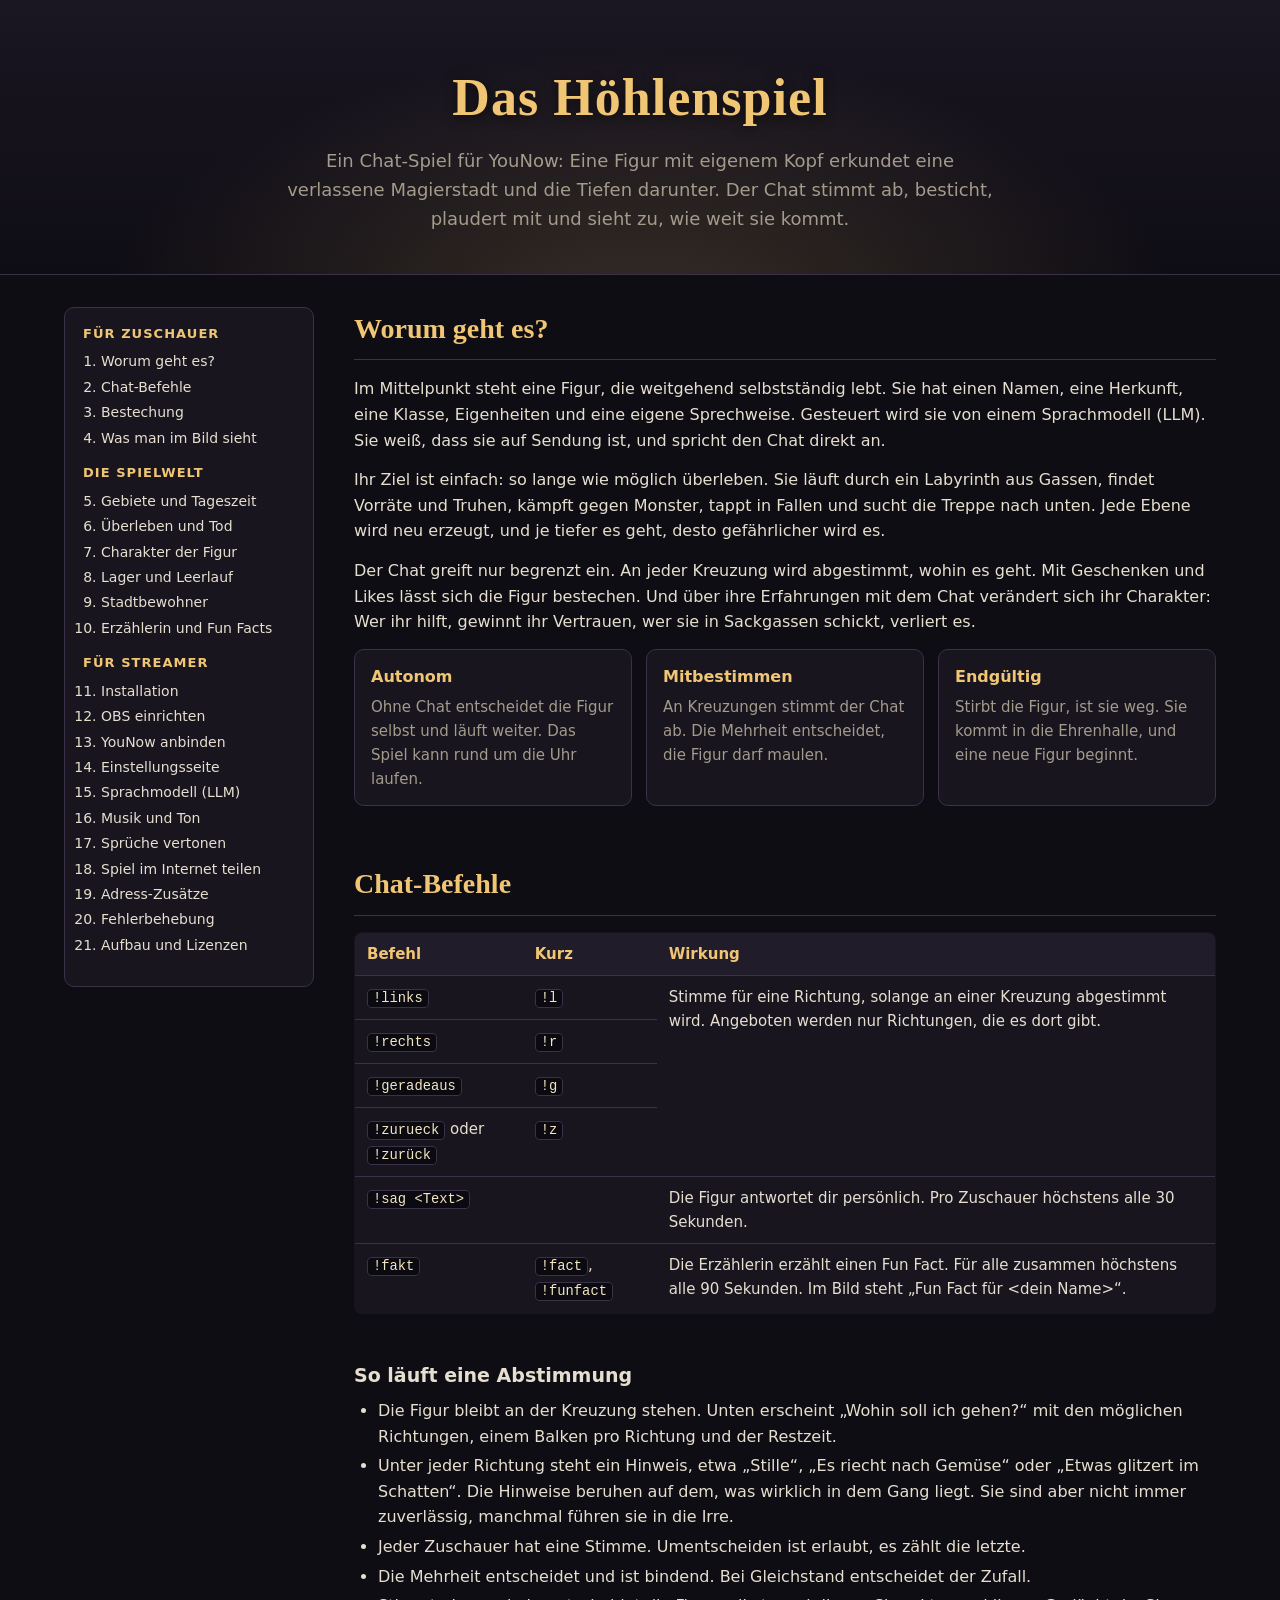
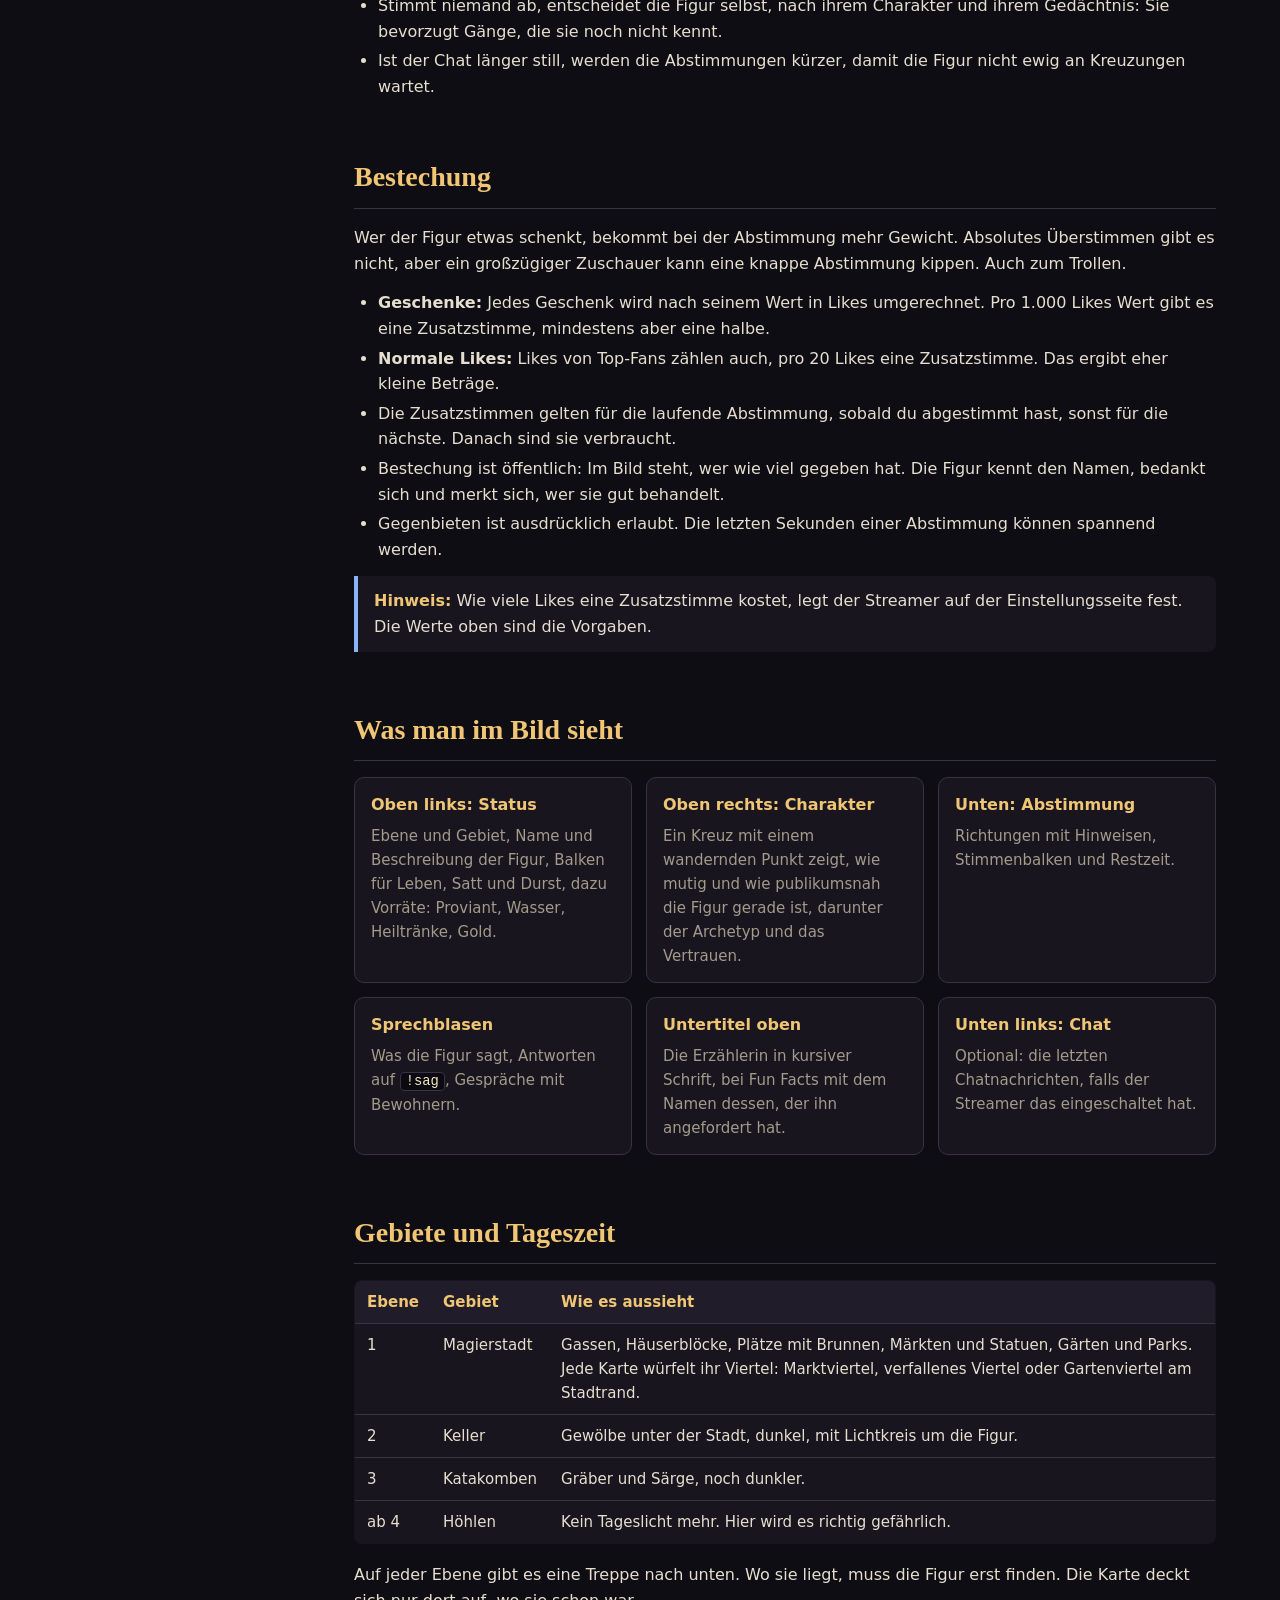
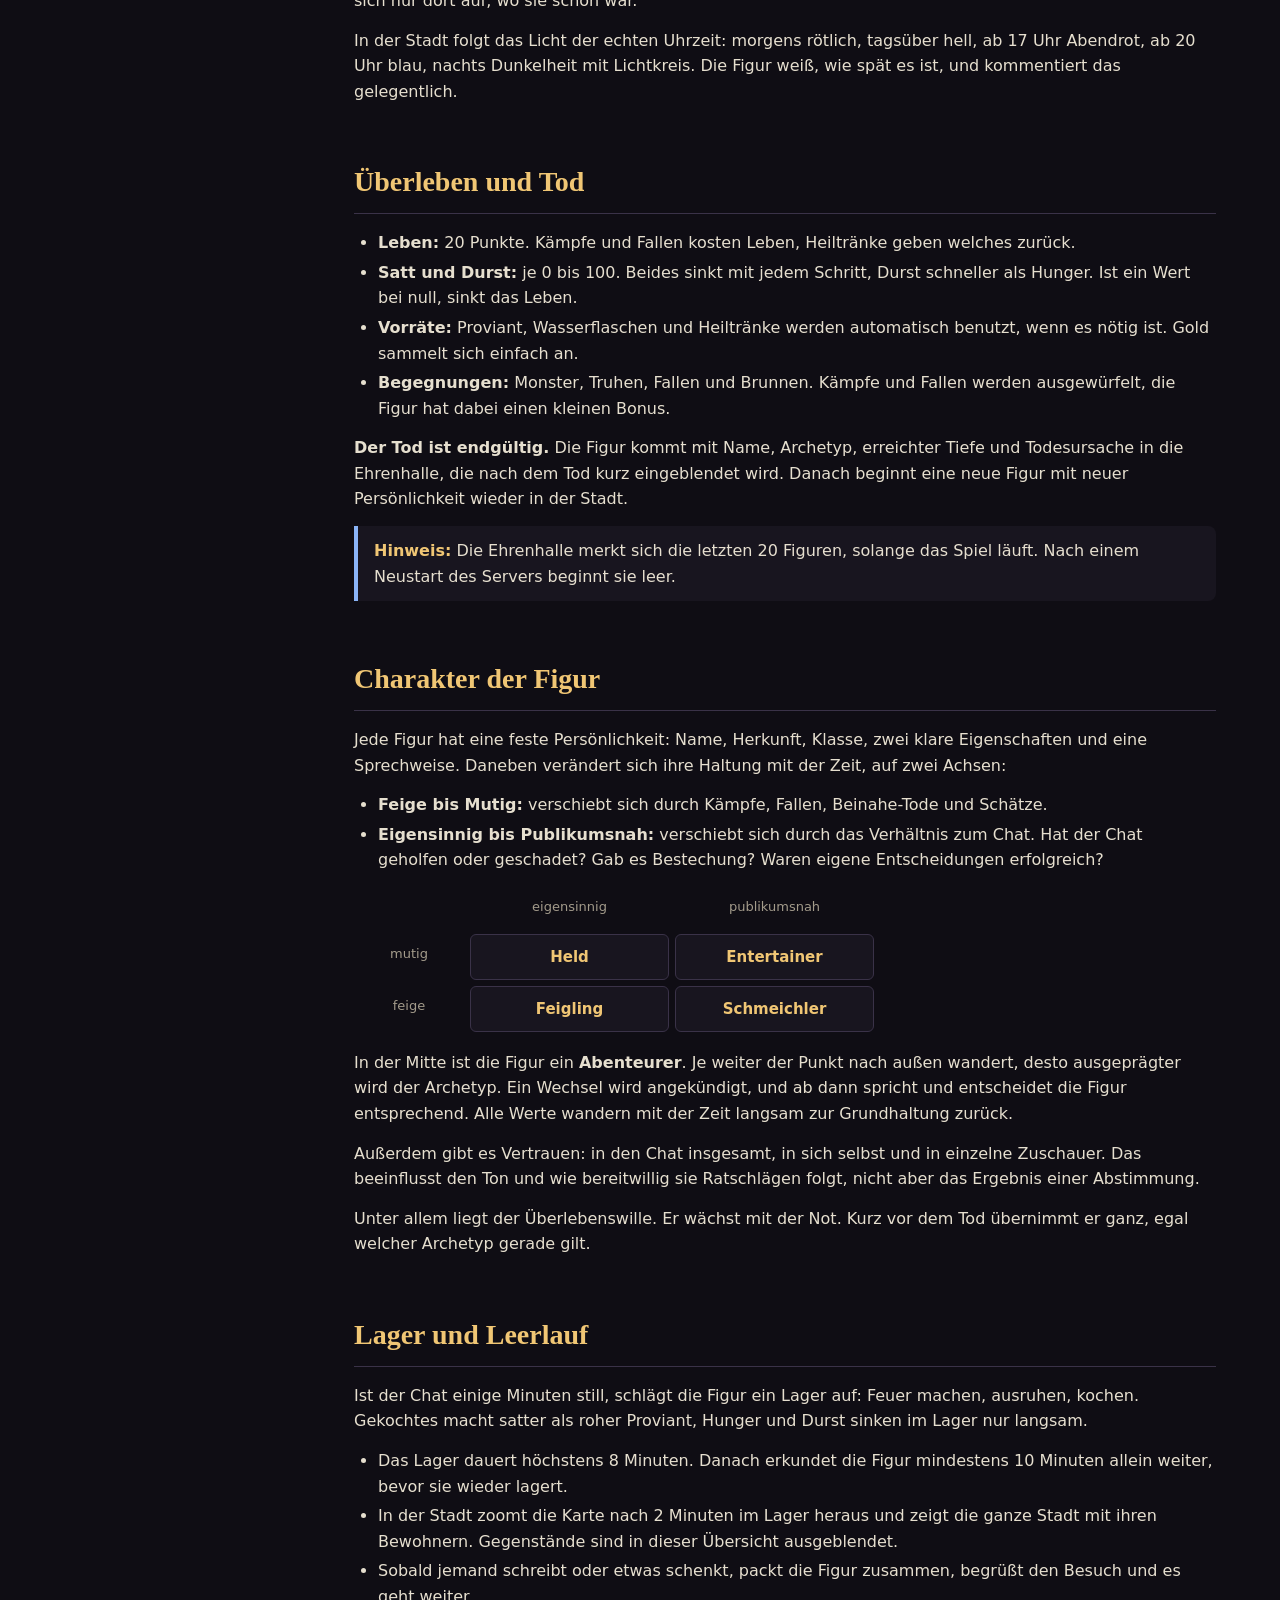
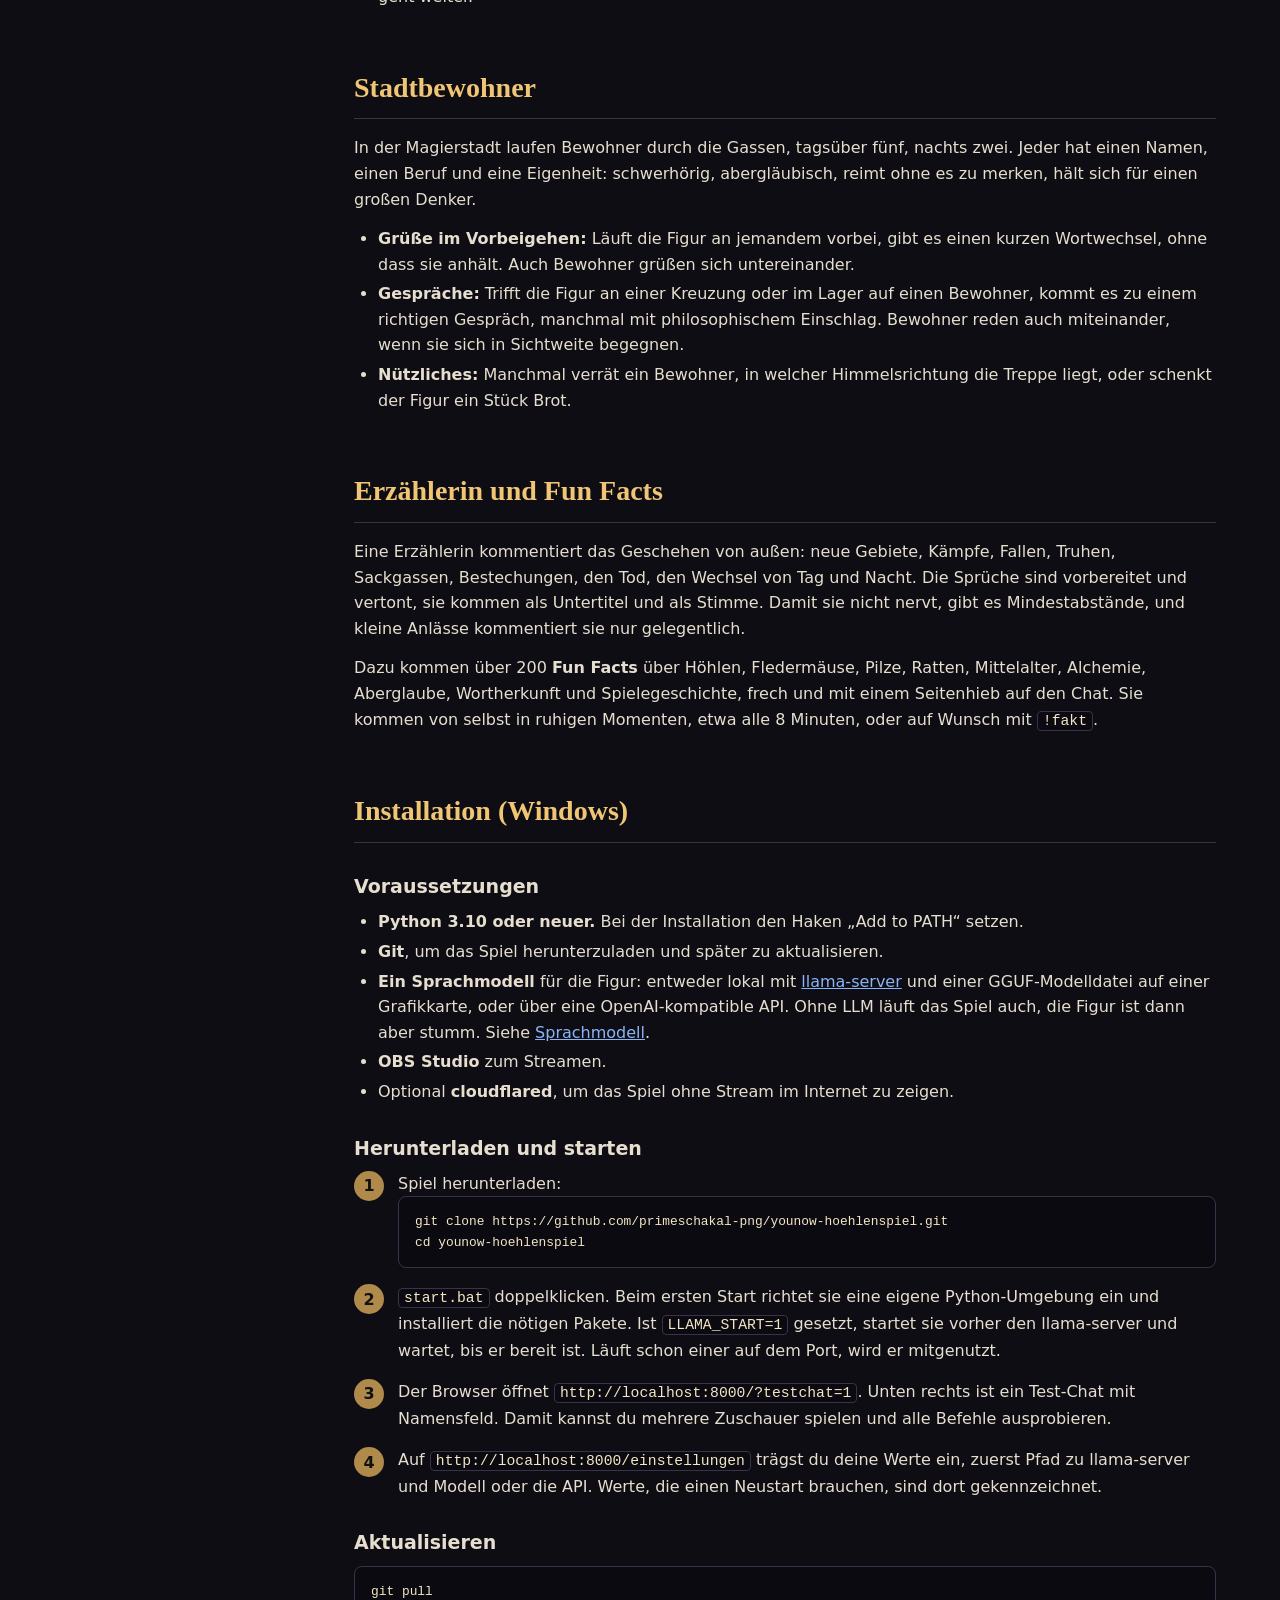
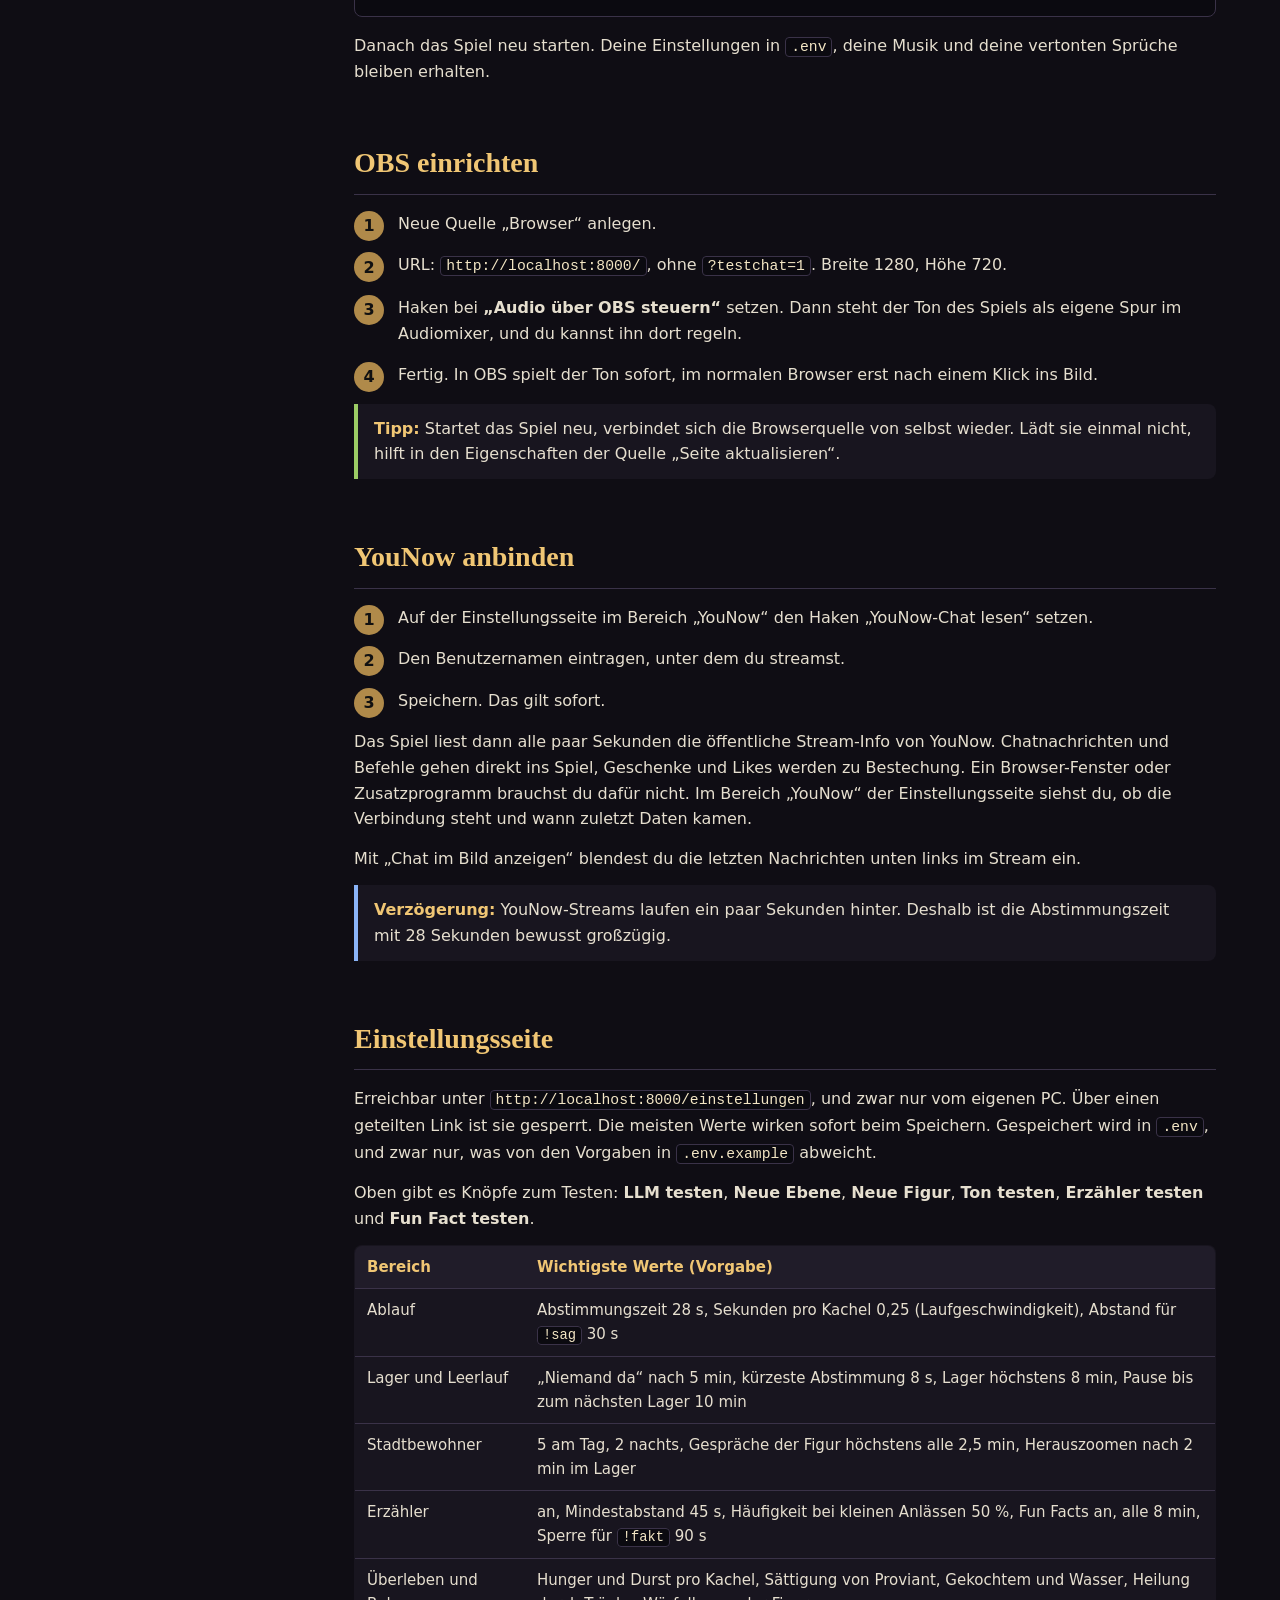
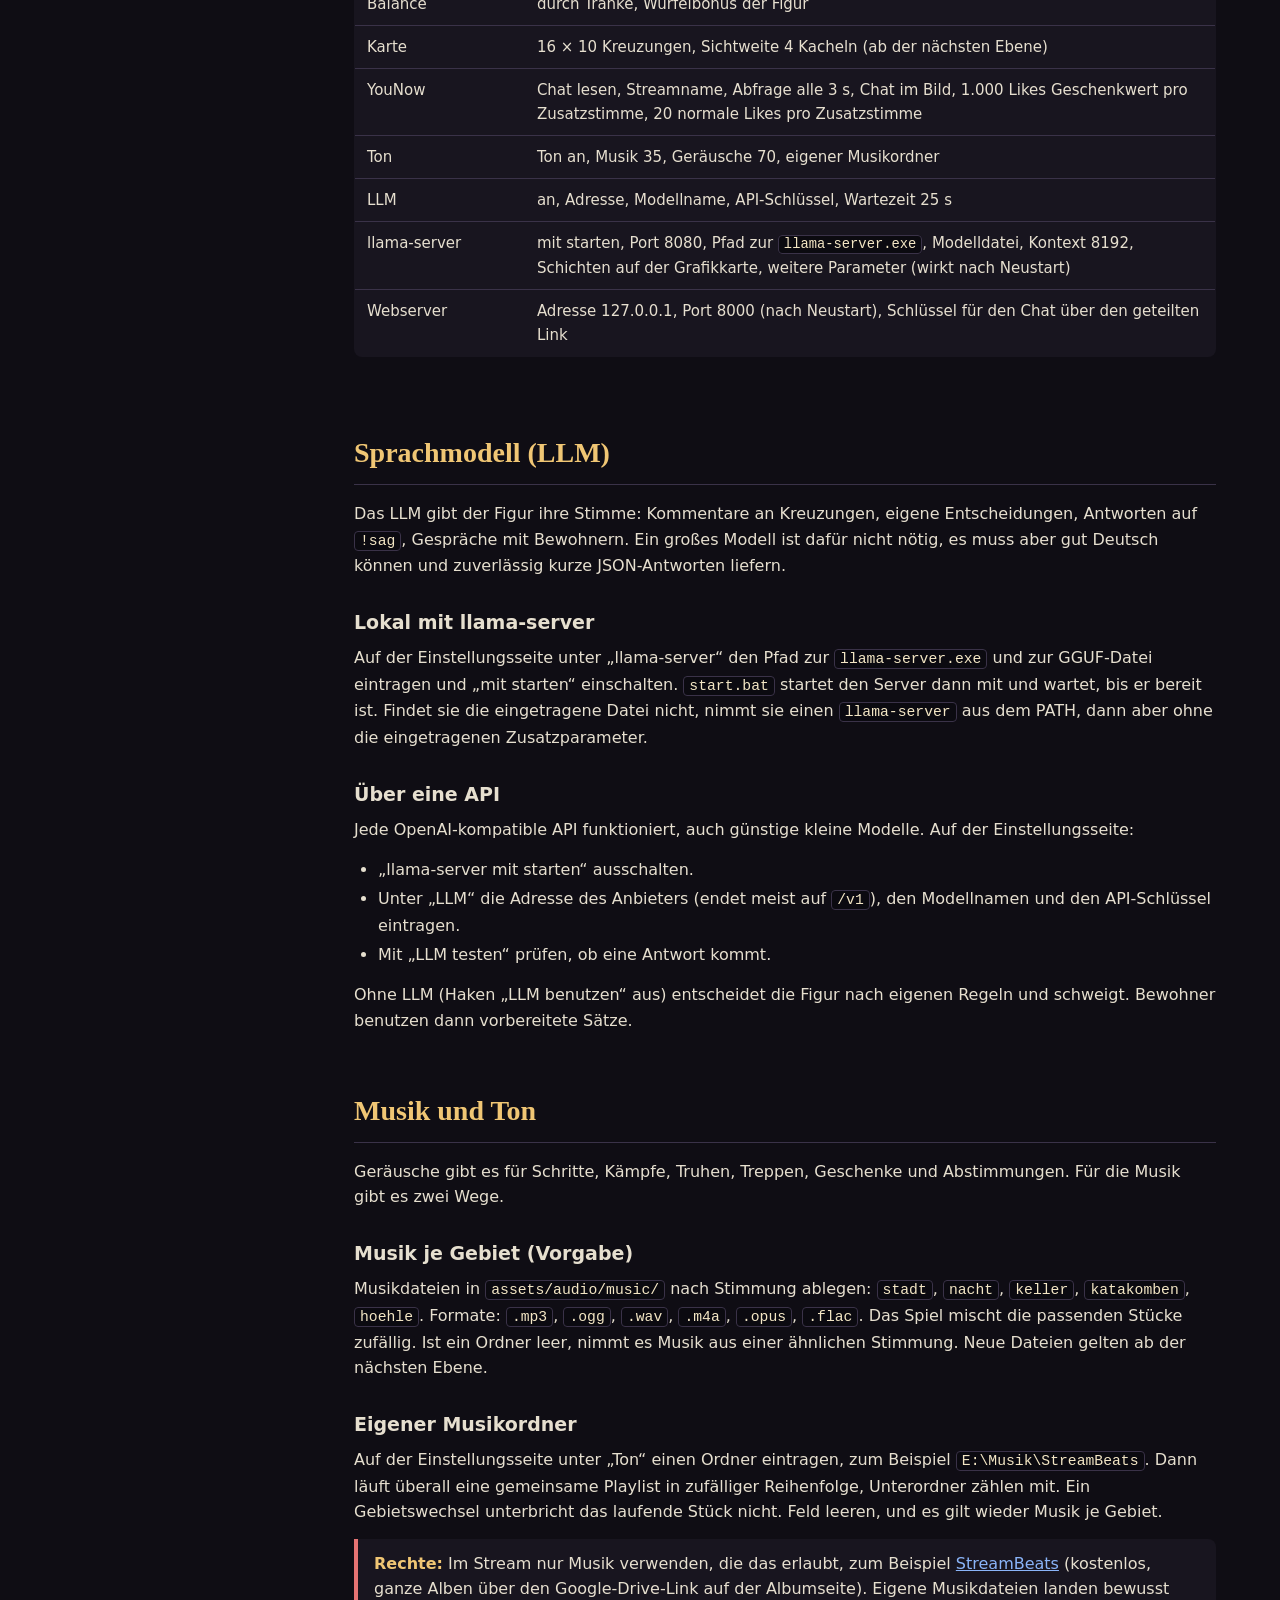
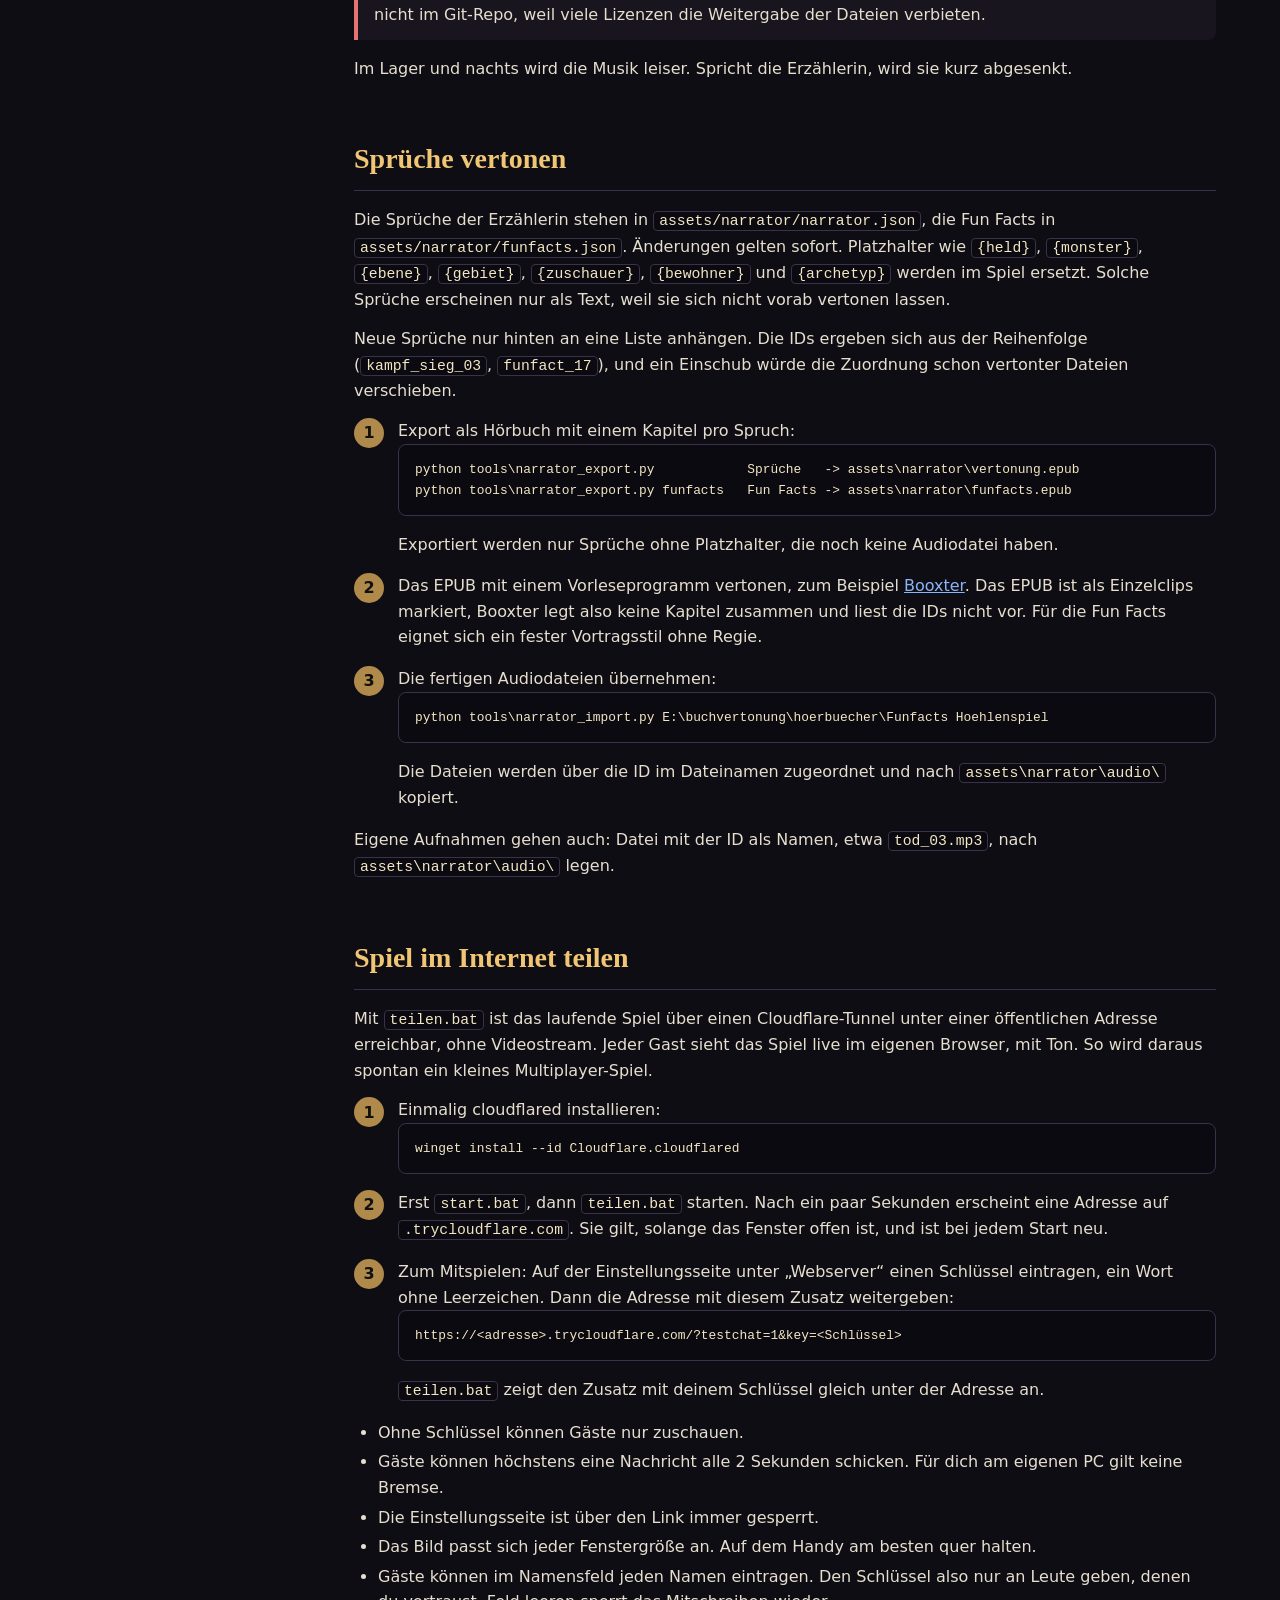
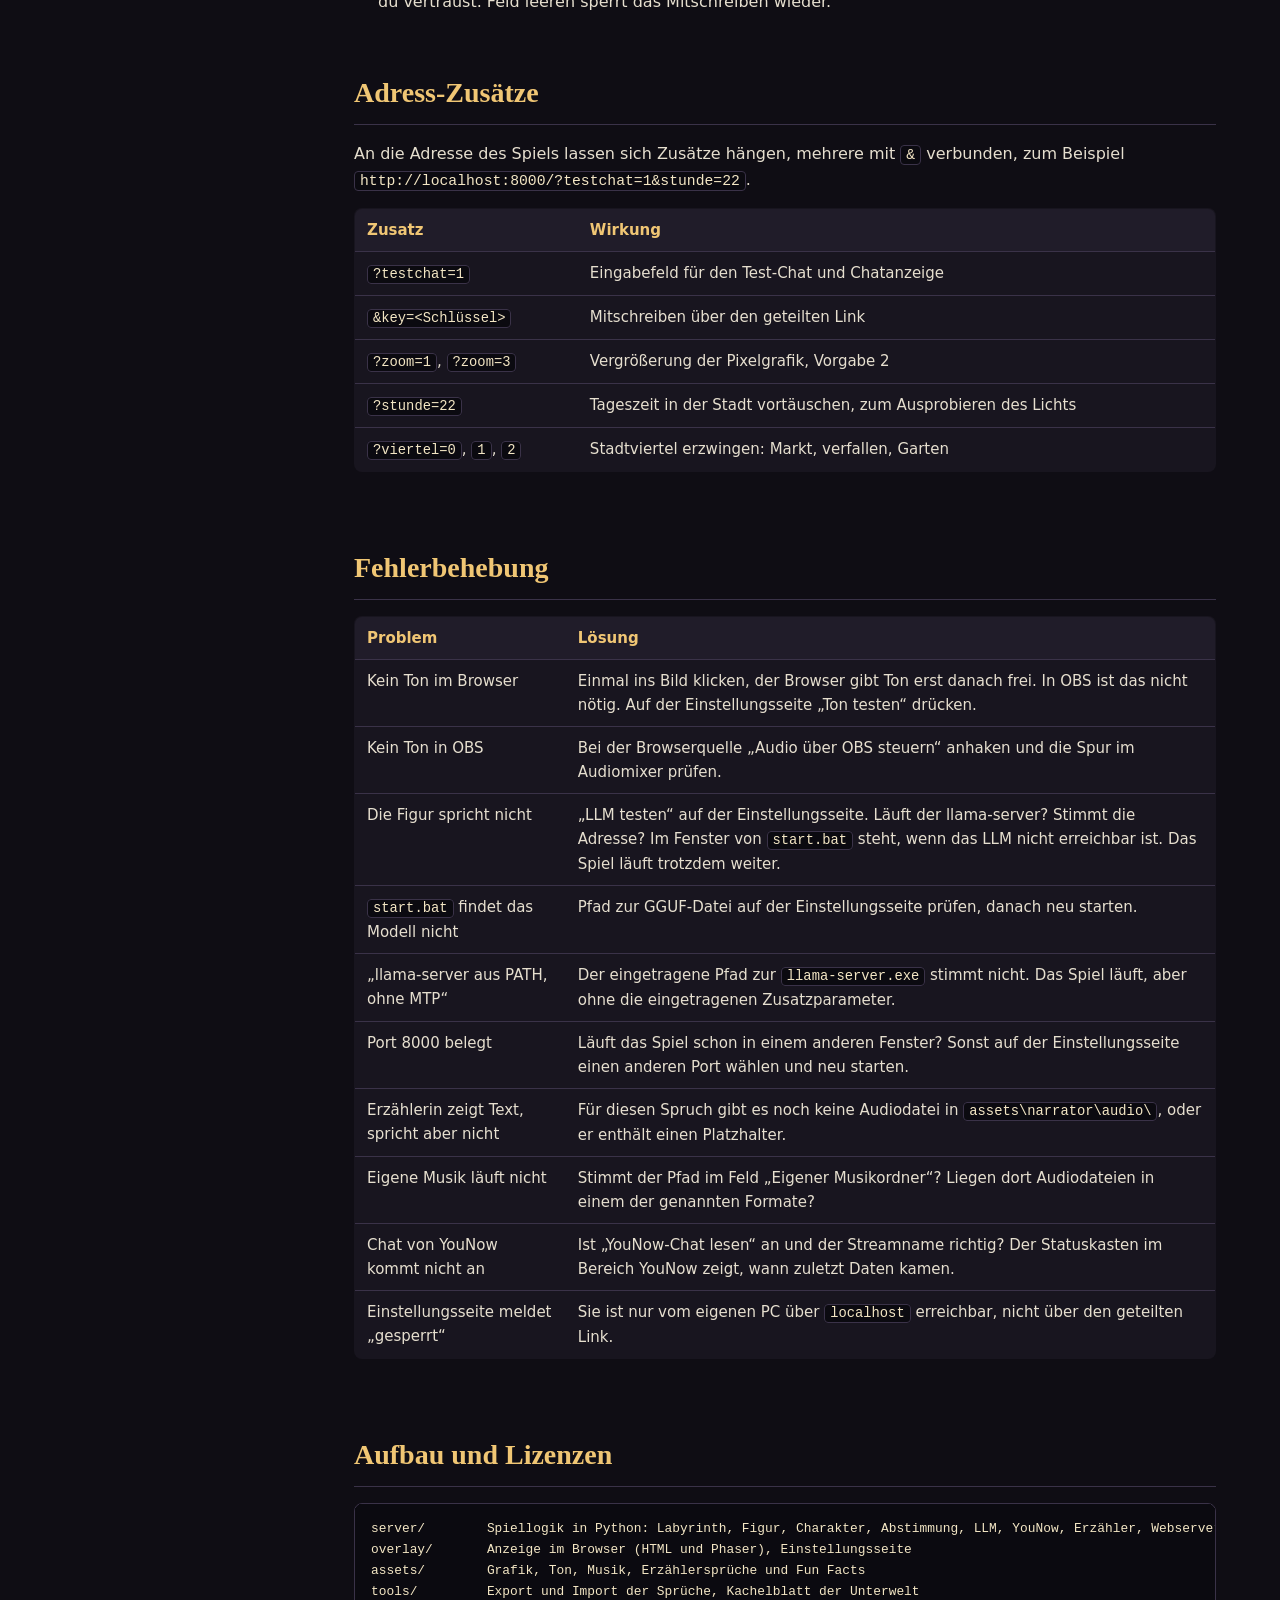
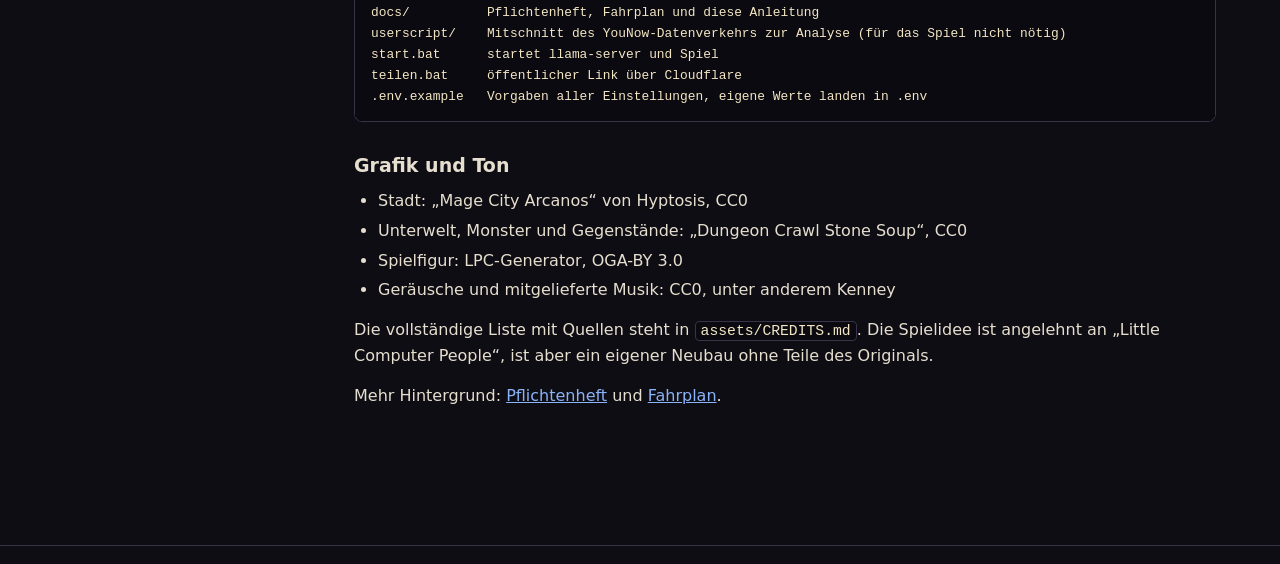
==== docs/anleitung.html @ f9813e7a "Erklärung und Bedienungsanleitung als HTML (docs/anleitung.html) Co-Authored-By: Claude Opus 5.5 <no" ====
<!doctype html>
<html lang="de">
<head>
<meta charset="utf-8">
<meta name="viewport" content="width=device-width, initial-scale=1">
<title>Höhlenspiel Anleitung</title>
<style>
  :root {
    --bg: #0f0d14;
    --panel: #18151f;
    --panel-2: #201c29;
    --line: #3a3248;
    --text: #e6dfcf;
    --muted: #a39b8b;
    --gold: #f0c674;
    --gold-dim: #b08a4a;
    --blue: #8ab4f8;
    --green: #9ccc65;
    --red: #e57373;
    --code-bg: #0b0a10;
  }
  * { box-sizing: border-box; }
  html { scroll-behavior: smooth; }
  body {
    margin: 0;
    background: var(--bg);
    color: var(--text);
    font: 16px/1.6 "Segoe UI", system-ui, -apple-system, sans-serif;
  }
  a { color: var(--blue); }
  a:hover { color: var(--gold); }
  header.hero {
    padding: 56px 24px 40px;
    text-align: center;
    background:
      radial-gradient(ellipse at 50% 120%, rgba(240,198,116,0.18), transparent 60%),
      linear-gradient(#1a1622, var(--bg));
    border-bottom: 1px solid var(--line);
  }
  header.hero h1 {
    margin: 0 0 8px;
    font-family: Georgia, "Times New Roman", serif;
    font-size: clamp(32px, 6vw, 52px);
    color: var(--gold);
    letter-spacing: 0.02em;
    text-shadow: 0 2px 12px rgba(0,0,0,0.6);
  }
  header.hero p { margin: 0 auto; max-width: 720px; color: var(--muted); font-size: 18px; }
  .layout {
    display: grid;
    grid-template-columns: 250px minmax(0, 1fr);
    gap: 40px;
    max-width: 1200px;
    margin: 0 auto;
    padding: 32px 24px 80px;
  }
  nav.toc {
    position: sticky;
    top: 20px;
    align-self: start;
    max-height: calc(100vh - 40px);
    overflow-y: auto;
    padding: 16px 18px;
    background: var(--panel);
    border: 1px solid var(--line);
    border-radius: 10px;
    font-size: 14px;
  }
  nav.toc b { display: block; color: var(--gold); margin-bottom: 6px; font-size: 13px; letter-spacing: 0.08em; text-transform: uppercase; }
  nav.toc ol { margin: 0 0 14px; padding-left: 18px; }
  nav.toc li { margin: 3px 0; }
  nav.toc a { color: var(--text); text-decoration: none; }
  nav.toc a:hover { color: var(--gold); }
  main section { margin-bottom: 56px; }
  h2 {
    font-family: Georgia, "Times New Roman", serif;
    color: var(--gold);
    font-size: 28px;
    margin: 0 0 16px;
    padding-bottom: 8px;
    border-bottom: 1px solid var(--line);
  }
  h3 { color: var(--text); font-size: 19px; margin: 28px 0 8px; }
  p { margin: 0 0 14px; }
  ul, ol { margin: 0 0 14px; padding-left: 24px; }
  li { margin: 4px 0; }
  code, kbd {
    font-family: Consolas, "Cascadia Mono", monospace;
    font-size: 0.92em;
    background: var(--code-bg);
    border: 1px solid var(--line);
    border-radius: 4px;
    padding: 1px 5px;
    color: #f3e6c4;
  }
  pre {
    background: var(--code-bg);
    border: 1px solid var(--line);
    border-radius: 8px;
    padding: 14px 16px;
    overflow-x: auto;
    margin: 0 0 16px;
    font-size: 14px;
    line-height: 1.5;
  }
  pre code { background: none; border: none; padding: 0; }
  table {
    width: 100%;
    border-collapse: collapse;
    margin: 0 0 18px;
    font-size: 15px;
    background: var(--panel);
    border: 1px solid var(--line);
    border-radius: 8px;
    overflow: hidden;
  }
  th, td { text-align: left; padding: 9px 12px; border-bottom: 1px solid var(--line); vertical-align: top; }
  th { background: var(--panel-2); color: var(--gold); font-weight: 600; }
  tr:last-child td { border-bottom: none; }
  .table-wrap { overflow-x: auto; }
  .note, .warn, .tip {
    border-left: 4px solid var(--blue);
    background: var(--panel);
    padding: 12px 16px;
    border-radius: 0 8px 8px 0;
    margin: 0 0 16px;
  }
  .warn { border-left-color: var(--red); }
  .tip { border-left-color: var(--green); }
  .note b, .warn b, .tip b { color: var(--gold); }
  .cards { display: grid; grid-template-columns: repeat(auto-fit, minmax(220px, 1fr)); gap: 14px; margin: 0 0 18px; }
  .card { background: var(--panel); border: 1px solid var(--line); border-radius: 10px; padding: 14px 16px; }
  .card h4 { margin: 0 0 6px; color: var(--gold); font-size: 16px; }
  .card p { margin: 0; color: var(--muted); font-size: 15px; }
  .quad {
    display: grid;
    grid-template-columns: 110px 1fr 1fr;
    gap: 6px;
    max-width: 520px;
    margin: 0 0 18px;
    font-size: 15px;
  }
  .quad div { background: var(--panel); border: 1px solid var(--line); border-radius: 6px; padding: 10px; text-align: center; }
  .quad .h { background: transparent; border: none; color: var(--muted); font-size: 13px; }
  .quad .a { color: var(--gold); font-weight: 600; }
  .steps { counter-reset: s; list-style: none; padding-left: 0; }
  .steps > li { counter-increment: s; position: relative; padding-left: 44px; margin: 0 0 16px; }
  .steps > li::before {
    content: counter(s);
    position: absolute; left: 0; top: 0;
    width: 30px; height: 30px; border-radius: 50%;
    background: var(--gold-dim); color: #111; font-weight: 700;
    display: flex; align-items: center; justify-content: center;
  }
  footer { text-align: center; color: var(--muted); font-size: 14px; padding: 24px; border-top: 1px solid var(--line); }
  @media (max-width: 860px) {
    .layout { grid-template-columns: minmax(0, 1fr); gap: 24px; padding: 20px 16px 60px; }
    nav.toc { position: static; max-height: none; }
    .quad { grid-template-columns: 80px 1fr 1fr; }
  }
</style>
</head>
<body>

<header class="hero">
  <h1>Das Höhlenspiel</h1>
  <p>Ein Chat-Spiel für YouNow: Eine Figur mit eigenem Kopf erkundet eine verlassene Magierstadt und die Tiefen darunter. Der Chat stimmt ab, besticht, plaudert mit und sieht zu, wie weit sie kommt.</p>
</header>

<div class="layout">
<nav class="toc">
  <b>Für Zuschauer</b>
  <ol>
    <li><a href="#idee">Worum geht es?</a></li>
    <li><a href="#befehle">Chat-Befehle</a></li>
    <li><a href="#bestechung">Bestechung</a></li>
    <li><a href="#bild">Was man im Bild sieht</a></li>
  </ol>
  <b>Die Spielwelt</b>
  <ol start="5">
    <li><a href="#welt">Gebiete und Tageszeit</a></li>
    <li><a href="#ueberleben">Überleben und Tod</a></li>
    <li><a href="#charakter">Charakter der Figur</a></li>
    <li><a href="#lager">Lager und Leerlauf</a></li>
    <li><a href="#bewohner">Stadtbewohner</a></li>
    <li><a href="#erzaehler">Erzählerin und Fun Facts</a></li>
  </ol>
  <b>Für Streamer</b>
  <ol start="11">
    <li><a href="#installation">Installation</a></li>
    <li><a href="#obs">OBS einrichten</a></li>
    <li><a href="#younow">YouNow anbinden</a></li>
    <li><a href="#einstellungen">Einstellungsseite</a></li>
    <li><a href="#llm">Sprachmodell (LLM)</a></li>
    <li><a href="#musik">Musik und Ton</a></li>
    <li><a href="#vertonen">Sprüche vertonen</a></li>
    <li><a href="#teilen">Spiel im Internet teilen</a></li>
    <li><a href="#adressen">Adress-Zusätze</a></li>
    <li><a href="#probleme">Fehlerbehebung</a></li>
    <li><a href="#aufbau">Aufbau und Lizenzen</a></li>
  </ol>
</nav>

<main>

<!-- ============================ ZUSCHAUER ============================ -->

<section id="idee">
  <h2>Worum geht es?</h2>
  <p>Im Mittelpunkt steht eine Figur, die weitgehend selbstständig lebt. Sie hat einen Namen, eine Herkunft, eine Klasse, Eigenheiten und eine eigene Sprechweise. Gesteuert wird sie von einem Sprachmodell (LLM). Sie weiß, dass sie auf Sendung ist, und spricht den Chat direkt an.</p>
  <p>Ihr Ziel ist einfach: so lange wie möglich überleben. Sie läuft durch ein Labyrinth aus Gassen, findet Vorräte und Truhen, kämpft gegen Monster, tappt in Fallen und sucht die Treppe nach unten. Jede Ebene wird neu erzeugt, und je tiefer es geht, desto gefährlicher wird es.</p>
  <p>Der Chat greift nur begrenzt ein. An jeder Kreuzung wird abgestimmt, wohin es geht. Mit Geschenken und Likes lässt sich die Figur bestechen. Und über ihre Erfahrungen mit dem Chat verändert sich ihr Charakter: Wer ihr hilft, gewinnt ihr Vertrauen, wer sie in Sackgassen schickt, verliert es.</p>
  <div class="cards">
    <div class="card"><h4>Autonom</h4><p>Ohne Chat entscheidet die Figur selbst und läuft weiter. Das Spiel kann rund um die Uhr laufen.</p></div>
    <div class="card"><h4>Mitbestimmen</h4><p>An Kreuzungen stimmt der Chat ab. Die Mehrheit entscheidet, die Figur darf maulen.</p></div>
    <div class="card"><h4>Endgültig</h4><p>Stirbt die Figur, ist sie weg. Sie kommt in die Ehrenhalle, und eine neue Figur beginnt.</p></div>
  </div>
</section>

<section id="befehle">
  <h2>Chat-Befehle</h2>
  <div class="table-wrap">
  <table>
    <tr><th>Befehl</th><th>Kurz</th><th>Wirkung</th></tr>
    <tr><td><code>!links</code></td><td><code>!l</code></td><td rowspan="4">Stimme für eine Richtung, solange an einer Kreuzung abgestimmt wird. Angeboten werden nur Richtungen, die es dort gibt.</td></tr>
    <tr><td><code>!rechts</code></td><td><code>!r</code></td></tr>
    <tr><td><code>!geradeaus</code></td><td><code>!g</code></td></tr>
    <tr><td><code>!zurueck</code> oder <code>!zurück</code></td><td><code>!z</code></td></tr>
    <tr><td><code>!sag &lt;Text&gt;</code></td><td></td><td>Die Figur antwortet dir persönlich. Pro Zuschauer höchstens alle 30 Sekunden.</td></tr>
    <tr><td><code>!fakt</code></td><td><code>!fact</code>, <code>!funfact</code></td><td>Die Erzählerin erzählt einen Fun Fact. Für alle zusammen höchstens alle 90 Sekunden. Im Bild steht „Fun Fact für &lt;dein Name&gt;“.</td></tr>
  </table>
  </div>
  <h3>So läuft eine Abstimmung</h3>
  <ul>
    <li>Die Figur bleibt an der Kreuzung stehen. Unten erscheint „Wohin soll ich gehen?“ mit den möglichen Richtungen, einem Balken pro Richtung und der Restzeit.</li>
    <li>Unter jeder Richtung steht ein Hinweis, etwa „Stille“, „Es riecht nach Gemüse“ oder „Etwas glitzert im Schatten“. Die Hinweise beruhen auf dem, was wirklich in dem Gang liegt. Sie sind aber nicht immer zuverlässig, manchmal führen sie in die Irre.</li>
    <li>Jeder Zuschauer hat eine Stimme. Umentscheiden ist erlaubt, es zählt die letzte.</li>
    <li>Die Mehrheit entscheidet und ist bindend. Bei Gleichstand entscheidet der Zufall.</li>
    <li>Stimmt niemand ab, entscheidet die Figur selbst, nach ihrem Charakter und ihrem Gedächtnis: Sie bevorzugt Gänge, die sie noch nicht kennt.</li>
    <li>Ist der Chat länger still, werden die Abstimmungen kürzer, damit die Figur nicht ewig an Kreuzungen wartet.</li>
  </ul>
</section>

<section id="bestechung">
  <h2>Bestechung</h2>
  <p>Wer der Figur etwas schenkt, bekommt bei der Abstimmung mehr Gewicht. Absolutes Überstimmen gibt es nicht, aber ein großzügiger Zuschauer kann eine knappe Abstimmung kippen. Auch zum Trollen.</p>
  <ul>
    <li><b>Geschenke:</b> Jedes Geschenk wird nach seinem Wert in Likes umgerechnet. Pro 1.000 Likes Wert gibt es eine Zusatzstimme, mindestens aber eine halbe.</li>
    <li><b>Normale Likes:</b> Likes von Top-Fans zählen auch, pro 20 Likes eine Zusatzstimme. Das ergibt eher kleine Beträge.</li>
    <li>Die Zusatzstimmen gelten für die laufende Abstimmung, sobald du abgestimmt hast, sonst für die nächste. Danach sind sie verbraucht.</li>
    <li>Bestechung ist öffentlich: Im Bild steht, wer wie viel gegeben hat. Die Figur kennt den Namen, bedankt sich und merkt sich, wer sie gut behandelt.</li>
    <li>Gegenbieten ist ausdrücklich erlaubt. Die letzten Sekunden einer Abstimmung können spannend werden.</li>
  </ul>
  <p class="note"><b>Hinweis:</b> Wie viele Likes eine Zusatzstimme kostet, legt der Streamer auf der Einstellungsseite fest. Die Werte oben sind die Vorgaben.</p>
</section>

<section id="bild">
  <h2>Was man im Bild sieht</h2>
  <div class="cards">
    <div class="card"><h4>Oben links: Status</h4><p>Ebene und Gebiet, Name und Beschreibung der Figur, Balken für Leben, Satt und Durst, dazu Vorräte: Proviant, Wasser, Heiltränke, Gold.</p></div>
    <div class="card"><h4>Oben rechts: Charakter</h4><p>Ein Kreuz mit einem wandernden Punkt zeigt, wie mutig und wie publikumsnah die Figur gerade ist, darunter der Archetyp und das Vertrauen.</p></div>
    <div class="card"><h4>Unten: Abstimmung</h4><p>Richtungen mit Hinweisen, Stimmenbalken und Restzeit.</p></div>
    <div class="card"><h4>Sprechblasen</h4><p>Was die Figur sagt, Antworten auf <code>!sag</code>, Gespräche mit Bewohnern.</p></div>
    <div class="card"><h4>Untertitel oben</h4><p>Die Erzählerin in kursiver Schrift, bei Fun Facts mit dem Namen dessen, der ihn angefordert hat.</p></div>
    <div class="card"><h4>Unten links: Chat</h4><p>Optional: die letzten Chatnachrichten, falls der Streamer das eingeschaltet hat.</p></div>
  </div>
</section>

<!-- ============================ WELT ============================ -->

<section id="welt">
  <h2>Gebiete und Tageszeit</h2>
  <div class="table-wrap">
  <table>
    <tr><th>Ebene</th><th>Gebiet</th><th>Wie es aussieht</th></tr>
    <tr><td>1</td><td>Magierstadt</td><td>Gassen, Häuserblöcke, Plätze mit Brunnen, Märkten und Statuen, Gärten und Parks. Jede Karte würfelt ihr Viertel: Marktviertel, verfallenes Viertel oder Gartenviertel am Stadtrand.</td></tr>
    <tr><td>2</td><td>Keller</td><td>Gewölbe unter der Stadt, dunkel, mit Lichtkreis um die Figur.</td></tr>
    <tr><td>3</td><td>Katakomben</td><td>Gräber und Särge, noch dunkler.</td></tr>
    <tr><td>ab 4</td><td>Höhlen</td><td>Kein Tageslicht mehr. Hier wird es richtig gefährlich.</td></tr>
  </table>
  </div>
  <p>Auf jeder Ebene gibt es eine Treppe nach unten. Wo sie liegt, muss die Figur erst finden. Die Karte deckt sich nur dort auf, wo sie schon war.</p>
  <p>In der Stadt folgt das Licht der echten Uhrzeit: morgens rötlich, tagsüber hell, ab 17 Uhr Abendrot, ab 20 Uhr blau, nachts Dunkelheit mit Lichtkreis. Die Figur weiß, wie spät es ist, und kommentiert das gelegentlich.</p>
</section>

<section id="ueberleben">
  <h2>Überleben und Tod</h2>
  <ul>
    <li><b>Leben:</b> 20 Punkte. Kämpfe und Fallen kosten Leben, Heiltränke geben welches zurück.</li>
    <li><b>Satt und Durst:</b> je 0 bis 100. Beides sinkt mit jedem Schritt, Durst schneller als Hunger. Ist ein Wert bei null, sinkt das Leben.</li>
    <li><b>Vorräte:</b> Proviant, Wasserflaschen und Heiltränke werden automatisch benutzt, wenn es nötig ist. Gold sammelt sich einfach an.</li>
    <li><b>Begegnungen:</b> Monster, Truhen, Fallen und Brunnen. Kämpfe und Fallen werden ausgewürfelt, die Figur hat dabei einen kleinen Bonus.</li>
  </ul>
  <p><b>Der Tod ist endgültig.</b> Die Figur kommt mit Name, Archetyp, erreichter Tiefe und Todesursache in die Ehrenhalle, die nach dem Tod kurz eingeblendet wird. Danach beginnt eine neue Figur mit neuer Persönlichkeit wieder in der Stadt.</p>
  <p class="note"><b>Hinweis:</b> Die Ehrenhalle merkt sich die letzten 20 Figuren, solange das Spiel läuft. Nach einem Neustart des Servers beginnt sie leer.</p>
</section>

<section id="charakter">
  <h2>Charakter der Figur</h2>
  <p>Jede Figur hat eine feste Persönlichkeit: Name, Herkunft, Klasse, zwei klare Eigenschaften und eine Sprechweise. Daneben verändert sich ihre Haltung mit der Zeit, auf zwei Achsen:</p>
  <ul>
    <li><b>Feige bis Mutig:</b> verschiebt sich durch Kämpfe, Fallen, Beinahe-Tode und Schätze.</li>
    <li><b>Eigensinnig bis Publikumsnah:</b> verschiebt sich durch das Verhältnis zum Chat. Hat der Chat geholfen oder geschadet? Gab es Bestechung? Waren eigene Entscheidungen erfolgreich?</li>
  </ul>
  <div class="quad">
    <div class="h"></div><div class="h">eigensinnig</div><div class="h">publikumsnah</div>
    <div class="h">mutig</div><div class="a">Held</div><div class="a">Entertainer</div>
    <div class="h">feige</div><div class="a">Feigling</div><div class="a">Schmeichler</div>
  </div>
  <p>In der Mitte ist die Figur ein <b>Abenteurer</b>. Je weiter der Punkt nach außen wandert, desto ausgeprägter wird der Archetyp. Ein Wechsel wird angekündigt, und ab dann spricht und entscheidet die Figur entsprechend. Alle Werte wandern mit der Zeit langsam zur Grundhaltung zurück.</p>
  <p>Außerdem gibt es Vertrauen: in den Chat insgesamt, in sich selbst und in einzelne Zuschauer. Das beeinflusst den Ton und wie bereitwillig sie Ratschlägen folgt, nicht aber das Ergebnis einer Abstimmung.</p>
  <p>Unter allem liegt der Überlebenswille. Er wächst mit der Not. Kurz vor dem Tod übernimmt er ganz, egal welcher Archetyp gerade gilt.</p>
</section>

<section id="lager">
  <h2>Lager und Leerlauf</h2>
  <p>Ist der Chat einige Minuten still, schlägt die Figur ein Lager auf: Feuer machen, ausruhen, kochen. Gekochtes macht satter als roher Proviant, Hunger und Durst sinken im Lager nur langsam.</p>
  <ul>
    <li>Das Lager dauert höchstens 8 Minuten. Danach erkundet die Figur mindestens 10 Minuten allein weiter, bevor sie wieder lagert.</li>
    <li>In der Stadt zoomt die Karte nach 2 Minuten im Lager heraus und zeigt die ganze Stadt mit ihren Bewohnern. Gegenstände sind in dieser Übersicht ausgeblendet.</li>
    <li>Sobald jemand schreibt oder etwas schenkt, packt die Figur zusammen, begrüßt den Besuch und es geht weiter.</li>
  </ul>
</section>

<section id="bewohner">
  <h2>Stadtbewohner</h2>
  <p>In der Magierstadt laufen Bewohner durch die Gassen, tagsüber fünf, nachts zwei. Jeder hat einen Namen, einen Beruf und eine Eigenheit: schwerhörig, abergläubisch, reimt ohne es zu merken, hält sich für einen großen Denker.</p>
  <ul>
    <li><b>Grüße im Vorbeigehen:</b> Läuft die Figur an jemandem vorbei, gibt es einen kurzen Wortwechsel, ohne dass sie anhält. Auch Bewohner grüßen sich untereinander.</li>
    <li><b>Gespräche:</b> Trifft die Figur an einer Kreuzung oder im Lager auf einen Bewohner, kommt es zu einem richtigen Gespräch, manchmal mit philosophischem Einschlag. Bewohner reden auch miteinander, wenn sie sich in Sichtweite begegnen.</li>
    <li><b>Nützliches:</b> Manchmal verrät ein Bewohner, in welcher Himmelsrichtung die Treppe liegt, oder schenkt der Figur ein Stück Brot.</li>
  </ul>
</section>

<section id="erzaehler">
  <h2>Erzählerin und Fun Facts</h2>
  <p>Eine Erzählerin kommentiert das Geschehen von außen: neue Gebiete, Kämpfe, Fallen, Truhen, Sackgassen, Bestechungen, den Tod, den Wechsel von Tag und Nacht. Die Sprüche sind vorbereitet und vertont, sie kommen als Untertitel und als Stimme. Damit sie nicht nervt, gibt es Mindestabstände, und kleine Anlässe kommentiert sie nur gelegentlich.</p>
  <p>Dazu kommen über 200 <b>Fun Facts</b> über Höhlen, Fledermäuse, Pilze, Ratten, Mittelalter, Alchemie, Aberglaube, Wortherkunft und Spielegeschichte, frech und mit einem Seitenhieb auf den Chat. Sie kommen von selbst in ruhigen Momenten, etwa alle 8 Minuten, oder auf Wunsch mit <code>!fakt</code>.</p>
</section>

<!-- ============================ STREAMER ============================ -->

<section id="installation">
  <h2>Installation (Windows)</h2>
  <h3>Voraussetzungen</h3>
  <ul>
    <li><b>Python 3.10 oder neuer.</b> Bei der Installation den Haken „Add to PATH“ setzen.</li>
    <li><b>Git</b>, um das Spiel herunterzuladen und später zu aktualisieren.</li>
    <li><b>Ein Sprachmodell</b> für die Figur: entweder lokal mit <a href="https://github.com/ggml-org/llama.cpp">llama-server</a> und einer GGUF-Modelldatei auf einer Grafikkarte, oder über eine OpenAI-kompatible API. Ohne LLM läuft das Spiel auch, die Figur ist dann aber stumm. Siehe <a href="#llm">Sprachmodell</a>.</li>
    <li><b>OBS Studio</b> zum Streamen.</li>
    <li>Optional <b>cloudflared</b>, um das Spiel ohne Stream im Internet zu zeigen.</li>
  </ul>
  <h3>Herunterladen und starten</h3>
  <ol class="steps">
    <li>Spiel herunterladen:
      <pre><code>git clone https://github.com/primeschakal-png/younow-hoehlenspiel.git
cd younow-hoehlenspiel</code></pre></li>
    <li><code>start.bat</code> doppelklicken. Beim ersten Start richtet sie eine eigene Python-Umgebung ein und installiert die nötigen Pakete. Ist <code>LLAMA_START=1</code> gesetzt, startet sie vorher den llama-server und wartet, bis er bereit ist. Läuft schon einer auf dem Port, wird er mitgenutzt.</li>
    <li>Der Browser öffnet <code>http://localhost:8000/?testchat=1</code>. Unten rechts ist ein Test-Chat mit Namensfeld. Damit kannst du mehrere Zuschauer spielen und alle Befehle ausprobieren.</li>
    <li>Auf <code>http://localhost:8000/einstellungen</code> trägst du deine Werte ein, zuerst Pfad zu llama-server und Modell oder die API. Werte, die einen Neustart brauchen, sind dort gekennzeichnet.</li>
  </ol>
  <h3>Aktualisieren</h3>
  <pre><code>git pull</code></pre>
  <p>Danach das Spiel neu starten. Deine Einstellungen in <code>.env</code>, deine Musik und deine vertonten Sprüche bleiben erhalten.</p>
</section>

<section id="obs">
  <h2>OBS einrichten</h2>
  <ol class="steps">
    <li>Neue Quelle „Browser“ anlegen.</li>
    <li>URL: <code>http://localhost:8000/</code>, ohne <code>?testchat=1</code>. Breite 1280, Höhe 720.</li>
    <li>Haken bei <b>„Audio über OBS steuern“</b> setzen. Dann steht der Ton des Spiels als eigene Spur im Audiomixer, und du kannst ihn dort regeln.</li>
    <li>Fertig. In OBS spielt der Ton sofort, im normalen Browser erst nach einem Klick ins Bild.</li>
  </ol>
  <p class="tip"><b>Tipp:</b> Startet das Spiel neu, verbindet sich die Browserquelle von selbst wieder. Lädt sie einmal nicht, hilft in den Eigenschaften der Quelle „Seite aktualisieren“.</p>
</section>

<section id="younow">
  <h2>YouNow anbinden</h2>
  <ol class="steps">
    <li>Auf der Einstellungsseite im Bereich „YouNow“ den Haken „YouNow-Chat lesen“ setzen.</li>
    <li>Den Benutzernamen eintragen, unter dem du streamst.</li>
    <li>Speichern. Das gilt sofort.</li>
  </ol>
  <p>Das Spiel liest dann alle paar Sekunden die öffentliche Stream-Info von YouNow. Chatnachrichten und Befehle gehen direkt ins Spiel, Geschenke und Likes werden zu Bestechung. Ein Browser-Fenster oder Zusatzprogramm brauchst du dafür nicht. Im Bereich „YouNow“ der Einstellungsseite siehst du, ob die Verbindung steht und wann zuletzt Daten kamen.</p>
  <p>Mit „Chat im Bild anzeigen“ blendest du die letzten Nachrichten unten links im Stream ein.</p>
  <p class="note"><b>Verzögerung:</b> YouNow-Streams laufen ein paar Sekunden hinter. Deshalb ist die Abstimmungszeit mit 28 Sekunden bewusst großzügig.</p>
</section>

<section id="einstellungen">
  <h2>Einstellungsseite</h2>
  <p>Erreichbar unter <code>http://localhost:8000/einstellungen</code>, und zwar nur vom eigenen PC. Über einen geteilten Link ist sie gesperrt. Die meisten Werte wirken sofort beim Speichern. Gespeichert wird in <code>.env</code>, und zwar nur, was von den Vorgaben in <code>.env.example</code> abweicht.</p>
  <p>Oben gibt es Knöpfe zum Testen: <b>LLM testen</b>, <b>Neue Ebene</b>, <b>Neue Figur</b>, <b>Ton testen</b>, <b>Erzähler testen</b> und <b>Fun Fact testen</b>.</p>
  <div class="table-wrap">
  <table>
    <tr><th>Bereich</th><th>Wichtigste Werte (Vorgabe)</th></tr>
    <tr><td>Ablauf</td><td>Abstimmungszeit 28 s, Sekunden pro Kachel 0,25 (Laufgeschwindigkeit), Abstand für <code>!sag</code> 30 s</td></tr>
    <tr><td>Lager und Leerlauf</td><td>„Niemand da“ nach 5 min, kürzeste Abstimmung 8 s, Lager höchstens 8 min, Pause bis zum nächsten Lager 10 min</td></tr>
    <tr><td>Stadtbewohner</td><td>5 am Tag, 2 nachts, Gespräche der Figur höchstens alle 2,5 min, Herauszoomen nach 2 min im Lager</td></tr>
    <tr><td>Erzähler</td><td>an, Mindestabstand 45 s, Häufigkeit bei kleinen Anlässen 50 %, Fun Facts an, alle 8 min, Sperre für <code>!fakt</code> 90 s</td></tr>
    <tr><td>Überleben und Balance</td><td>Hunger und Durst pro Kachel, Sättigung von Proviant, Gekochtem und Wasser, Heilung durch Tränke, Würfelbonus der Figur</td></tr>
    <tr><td>Karte</td><td>16 × 10 Kreuzungen, Sichtweite 4 Kacheln (ab der nächsten Ebene)</td></tr>
    <tr><td>YouNow</td><td>Chat lesen, Streamname, Abfrage alle 3 s, Chat im Bild, 1.000 Likes Geschenkwert pro Zusatzstimme, 20 normale Likes pro Zusatzstimme</td></tr>
    <tr><td>Ton</td><td>Ton an, Musik 35, Geräusche 70, eigener Musikordner</td></tr>
    <tr><td>LLM</td><td>an, Adresse, Modellname, API-Schlüssel, Wartezeit 25 s</td></tr>
    <tr><td>llama-server</td><td>mit starten, Port 8080, Pfad zur <code>llama-server.exe</code>, Modelldatei, Kontext 8192, Schichten auf der Grafikkarte, weitere Parameter (wirkt nach Neustart)</td></tr>
    <tr><td>Webserver</td><td>Adresse 127.0.0.1, Port 8000 (nach Neustart), Schlüssel für den Chat über den geteilten Link</td></tr>
  </table>
  </div>
</section>

<section id="llm">
  <h2>Sprachmodell (LLM)</h2>
  <p>Das LLM gibt der Figur ihre Stimme: Kommentare an Kreuzungen, eigene Entscheidungen, Antworten auf <code>!sag</code>, Gespräche mit Bewohnern. Ein großes Modell ist dafür nicht nötig, es muss aber gut Deutsch können und zuverlässig kurze JSON-Antworten liefern.</p>
  <h3>Lokal mit llama-server</h3>
  <p>Auf der Einstellungsseite unter „llama-server“ den Pfad zur <code>llama-server.exe</code> und zur GGUF-Datei eintragen und „mit starten“ einschalten. <code>start.bat</code> startet den Server dann mit und wartet, bis er bereit ist. Findet sie die eingetragene Datei nicht, nimmt sie einen <code>llama-server</code> aus dem PATH, dann aber ohne die eingetragenen Zusatzparameter.</p>
  <h3>Über eine API</h3>
  <p>Jede OpenAI-kompatible API funktioniert, auch günstige kleine Modelle. Auf der Einstellungsseite:</p>
  <ul>
    <li>„llama-server mit starten“ ausschalten.</li>
    <li>Unter „LLM“ die Adresse des Anbieters (endet meist auf <code>/v1</code>), den Modellnamen und den API-Schlüssel eintragen.</li>
    <li>Mit „LLM testen“ prüfen, ob eine Antwort kommt.</li>
  </ul>
  <p>Ohne LLM (Haken „LLM benutzen“ aus) entscheidet die Figur nach eigenen Regeln und schweigt. Bewohner benutzen dann vorbereitete Sätze.</p>
</section>

<section id="musik">
  <h2>Musik und Ton</h2>
  <p>Geräusche gibt es für Schritte, Kämpfe, Truhen, Treppen, Geschenke und Abstimmungen. Für die Musik gibt es zwei Wege.</p>
  <h3>Musik je Gebiet (Vorgabe)</h3>
  <p>Musikdateien in <code>assets/audio/music/</code> nach Stimmung ablegen: <code>stadt</code>, <code>nacht</code>, <code>keller</code>, <code>katakomben</code>, <code>hoehle</code>. Formate: <code>.mp3</code>, <code>.ogg</code>, <code>.wav</code>, <code>.m4a</code>, <code>.opus</code>, <code>.flac</code>. Das Spiel mischt die passenden Stücke zufällig. Ist ein Ordner leer, nimmt es Musik aus einer ähnlichen Stimmung. Neue Dateien gelten ab der nächsten Ebene.</p>
  <h3>Eigener Musikordner</h3>
  <p>Auf der Einstellungsseite unter „Ton“ einen Ordner eintragen, zum Beispiel <code>E:\Musik\StreamBeats</code>. Dann läuft überall eine gemeinsame Playlist in zufälliger Reihenfolge, Unterordner zählen mit. Ein Gebietswechsel unterbricht das laufende Stück nicht. Feld leeren, und es gilt wieder Musik je Gebiet.</p>
  <p class="warn"><b>Rechte:</b> Im Stream nur Musik verwenden, die das erlaubt, zum Beispiel <a href="https://www.streambeats.com/">StreamBeats</a> (kostenlos, ganze Alben über den Google-Drive-Link auf der Albumseite). Eigene Musikdateien landen bewusst nicht im Git-Repo, weil viele Lizenzen die Weitergabe der Dateien verbieten.</p>
  <p>Im Lager und nachts wird die Musik leiser. Spricht die Erzählerin, wird sie kurz abgesenkt.</p>
</section>

<section id="vertonen">
  <h2>Sprüche vertonen</h2>
  <p>Die Sprüche der Erzählerin stehen in <code>assets/narrator/narrator.json</code>, die Fun Facts in <code>assets/narrator/funfacts.json</code>. Änderungen gelten sofort. Platzhalter wie <code>{held}</code>, <code>{monster}</code>, <code>{ebene}</code>, <code>{gebiet}</code>, <code>{zuschauer}</code>, <code>{bewohner}</code> und <code>{archetyp}</code> werden im Spiel ersetzt. Solche Sprüche erscheinen nur als Text, weil sie sich nicht vorab vertonen lassen.</p>
  <p>Neue Sprüche nur hinten an eine Liste anhängen. Die IDs ergeben sich aus der Reihenfolge (<code>kampf_sieg_03</code>, <code>funfact_17</code>), und ein Einschub würde die Zuordnung schon vertonter Dateien verschieben.</p>
  <ol class="steps">
    <li>Export als Hörbuch mit einem Kapitel pro Spruch:
      <pre><code>python tools\narrator_export.py            Sprüche   -> assets\narrator\vertonung.epub
python tools\narrator_export.py funfacts   Fun Facts -> assets\narrator\funfacts.epub</code></pre>
      Exportiert werden nur Sprüche ohne Platzhalter, die noch keine Audiodatei haben.</li>
    <li>Das EPUB mit einem Vorleseprogramm vertonen, zum Beispiel <a href="https://github.com/primeschakal-png/booxter">Booxter</a>. Das EPUB ist als Einzelclips markiert, Booxter legt also keine Kapitel zusammen und liest die IDs nicht vor. Für die Fun Facts eignet sich ein fester Vortragsstil ohne Regie.</li>
    <li>Die fertigen Audiodateien übernehmen:
      <pre><code>python tools\narrator_import.py E:\buchvertonung\hoerbuecher\Funfacts Hoehlenspiel</code></pre>
      Die Dateien werden über die ID im Dateinamen zugeordnet und nach <code>assets\narrator\audio\</code> kopiert.</li>
  </ol>
  <p>Eigene Aufnahmen gehen auch: Datei mit der ID als Namen, etwa <code>tod_03.mp3</code>, nach <code>assets\narrator\audio\</code> legen.</p>
</section>

<section id="teilen">
  <h2>Spiel im Internet teilen</h2>
  <p>Mit <code>teilen.bat</code> ist das laufende Spiel über einen Cloudflare-Tunnel unter einer öffentlichen Adresse erreichbar, ohne Videostream. Jeder Gast sieht das Spiel live im eigenen Browser, mit Ton. So wird daraus spontan ein kleines Multiplayer-Spiel.</p>
  <ol class="steps">
    <li>Einmalig cloudflared installieren:
      <pre><code>winget install --id Cloudflare.cloudflared</code></pre></li>
    <li>Erst <code>start.bat</code>, dann <code>teilen.bat</code> starten. Nach ein paar Sekunden erscheint eine Adresse auf <code>.trycloudflare.com</code>. Sie gilt, solange das Fenster offen ist, und ist bei jedem Start neu.</li>
    <li>Zum Mitspielen: Auf der Einstellungsseite unter „Webserver“ einen Schlüssel eintragen, ein Wort ohne Leerzeichen. Dann die Adresse mit diesem Zusatz weitergeben:
      <pre><code>https://&lt;adresse&gt;.trycloudflare.com/?testchat=1&amp;key=&lt;Schlüssel&gt;</code></pre>
      <code>teilen.bat</code> zeigt den Zusatz mit deinem Schlüssel gleich unter der Adresse an.</li>
  </ol>
  <ul>
    <li>Ohne Schlüssel können Gäste nur zuschauen.</li>
    <li>Gäste können höchstens eine Nachricht alle 2 Sekunden schicken. Für dich am eigenen PC gilt keine Bremse.</li>
    <li>Die Einstellungsseite ist über den Link immer gesperrt.</li>
    <li>Das Bild passt sich jeder Fenstergröße an. Auf dem Handy am besten quer halten.</li>
    <li>Gäste können im Namensfeld jeden Namen eintragen. Den Schlüssel also nur an Leute geben, denen du vertraust. Feld leeren sperrt das Mitschreiben wieder.</li>
  </ul>
</section>

<section id="adressen">
  <h2>Adress-Zusätze</h2>
  <p>An die Adresse des Spiels lassen sich Zusätze hängen, mehrere mit <code>&amp;</code> verbunden, zum Beispiel <code>http://localhost:8000/?testchat=1&amp;stunde=22</code>.</p>
  <div class="table-wrap">
  <table>
    <tr><th>Zusatz</th><th>Wirkung</th></tr>
    <tr><td><code>?testchat=1</code></td><td>Eingabefeld für den Test-Chat und Chatanzeige</td></tr>
    <tr><td><code>&amp;key=&lt;Schlüssel&gt;</code></td><td>Mitschreiben über den geteilten Link</td></tr>
    <tr><td><code>?zoom=1</code>, <code>?zoom=3</code></td><td>Vergrößerung der Pixelgrafik, Vorgabe 2</td></tr>
    <tr><td><code>?stunde=22</code></td><td>Tageszeit in der Stadt vortäuschen, zum Ausprobieren des Lichts</td></tr>
    <tr><td><code>?viertel=0</code>, <code>1</code>, <code>2</code></td><td>Stadtviertel erzwingen: Markt, verfallen, Garten</td></tr>
  </table>
  </div>
</section>

<section id="probleme">
  <h2>Fehlerbehebung</h2>
  <div class="table-wrap">
  <table>
    <tr><th>Problem</th><th>Lösung</th></tr>
    <tr><td>Kein Ton im Browser</td><td>Einmal ins Bild klicken, der Browser gibt Ton erst danach frei. In OBS ist das nicht nötig. Auf der Einstellungsseite „Ton testen“ drücken.</td></tr>
    <tr><td>Kein Ton in OBS</td><td>Bei der Browserquelle „Audio über OBS steuern“ anhaken und die Spur im Audiomixer prüfen.</td></tr>
    <tr><td>Die Figur spricht nicht</td><td>„LLM testen“ auf der Einstellungsseite. Läuft der llama-server? Stimmt die Adresse? Im Fenster von <code>start.bat</code> steht, wenn das LLM nicht erreichbar ist. Das Spiel läuft trotzdem weiter.</td></tr>
    <tr><td><code>start.bat</code> findet das Modell nicht</td><td>Pfad zur GGUF-Datei auf der Einstellungsseite prüfen, danach neu starten.</td></tr>
    <tr><td>„llama-server aus PATH, ohne MTP“</td><td>Der eingetragene Pfad zur <code>llama-server.exe</code> stimmt nicht. Das Spiel läuft, aber ohne die eingetragenen Zusatzparameter.</td></tr>
    <tr><td>Port 8000 belegt</td><td>Läuft das Spiel schon in einem anderen Fenster? Sonst auf der Einstellungsseite einen anderen Port wählen und neu starten.</td></tr>
    <tr><td>Erzählerin zeigt Text, spricht aber nicht</td><td>Für diesen Spruch gibt es noch keine Audiodatei in <code>assets\narrator\audio\</code>, oder er enthält einen Platzhalter.</td></tr>
    <tr><td>Eigene Musik läuft nicht</td><td>Stimmt der Pfad im Feld „Eigener Musikordner“? Liegen dort Audiodateien in einem der genannten Formate?</td></tr>
    <tr><td>Chat von YouNow kommt nicht an</td><td>Ist „YouNow-Chat lesen“ an und der Streamname richtig? Der Statuskasten im Bereich YouNow zeigt, wann zuletzt Daten kamen.</td></tr>
    <tr><td>Einstellungsseite meldet „gesperrt“</td><td>Sie ist nur vom eigenen PC über <code>localhost</code> erreichbar, nicht über den geteilten Link.</td></tr>
  </table>
  </div>
</section>

<section id="aufbau">
  <h2>Aufbau und Lizenzen</h2>
  <pre><code>server/        Spiellogik in Python: Labyrinth, Figur, Charakter, Abstimmung, LLM, YouNow, Erzähler, Webserver
overlay/       Anzeige im Browser (HTML und Phaser), Einstellungsseite
assets/        Grafik, Ton, Musik, Erzählersprüche und Fun Facts
tools/         Export und Import der Sprüche, Kachelblatt der Unterwelt
docs/          Pflichtenheft, Fahrplan und diese Anleitung
userscript/    Mitschnitt des YouNow-Datenverkehrs zur Analyse (für das Spiel nicht nötig)
start.bat      startet llama-server und Spiel
teilen.bat     öffentlicher Link über Cloudflare
.env.example   Vorgaben aller Einstellungen, eigene Werte landen in .env</code></pre>
  <h3>Grafik und Ton</h3>
  <ul>
    <li>Stadt: „Mage City Arcanos“ von Hyptosis, CC0</li>
    <li>Unterwelt, Monster und Gegenstände: „Dungeon Crawl Stone Soup“, CC0</li>
    <li>Spielfigur: LPC-Generator, OGA-BY 3.0</li>
    <li>Geräusche und mitgelieferte Musik: CC0, unter anderem Kenney</li>
  </ul>
  <p>Die vollständige Liste mit Quellen steht in <code>assets/CREDITS.md</code>. Die Spielidee ist angelehnt an „Little Computer People“, ist aber ein eigener Neubau ohne Teile des Originals.</p>
  <p>Mehr Hintergrund: <a href="pflichtenheft.md">Pflichtenheft</a> und <a href="fahrplan.md">Fahrplan</a>.</p>
</section>

</main>
</div>

<footer>Höhlenspiel, ein Chat-Spiel für YouNow · <a href="https://github.com/primeschakal-png/younow-hoehlenspiel">GitHub</a></footer>
</body>
</html>
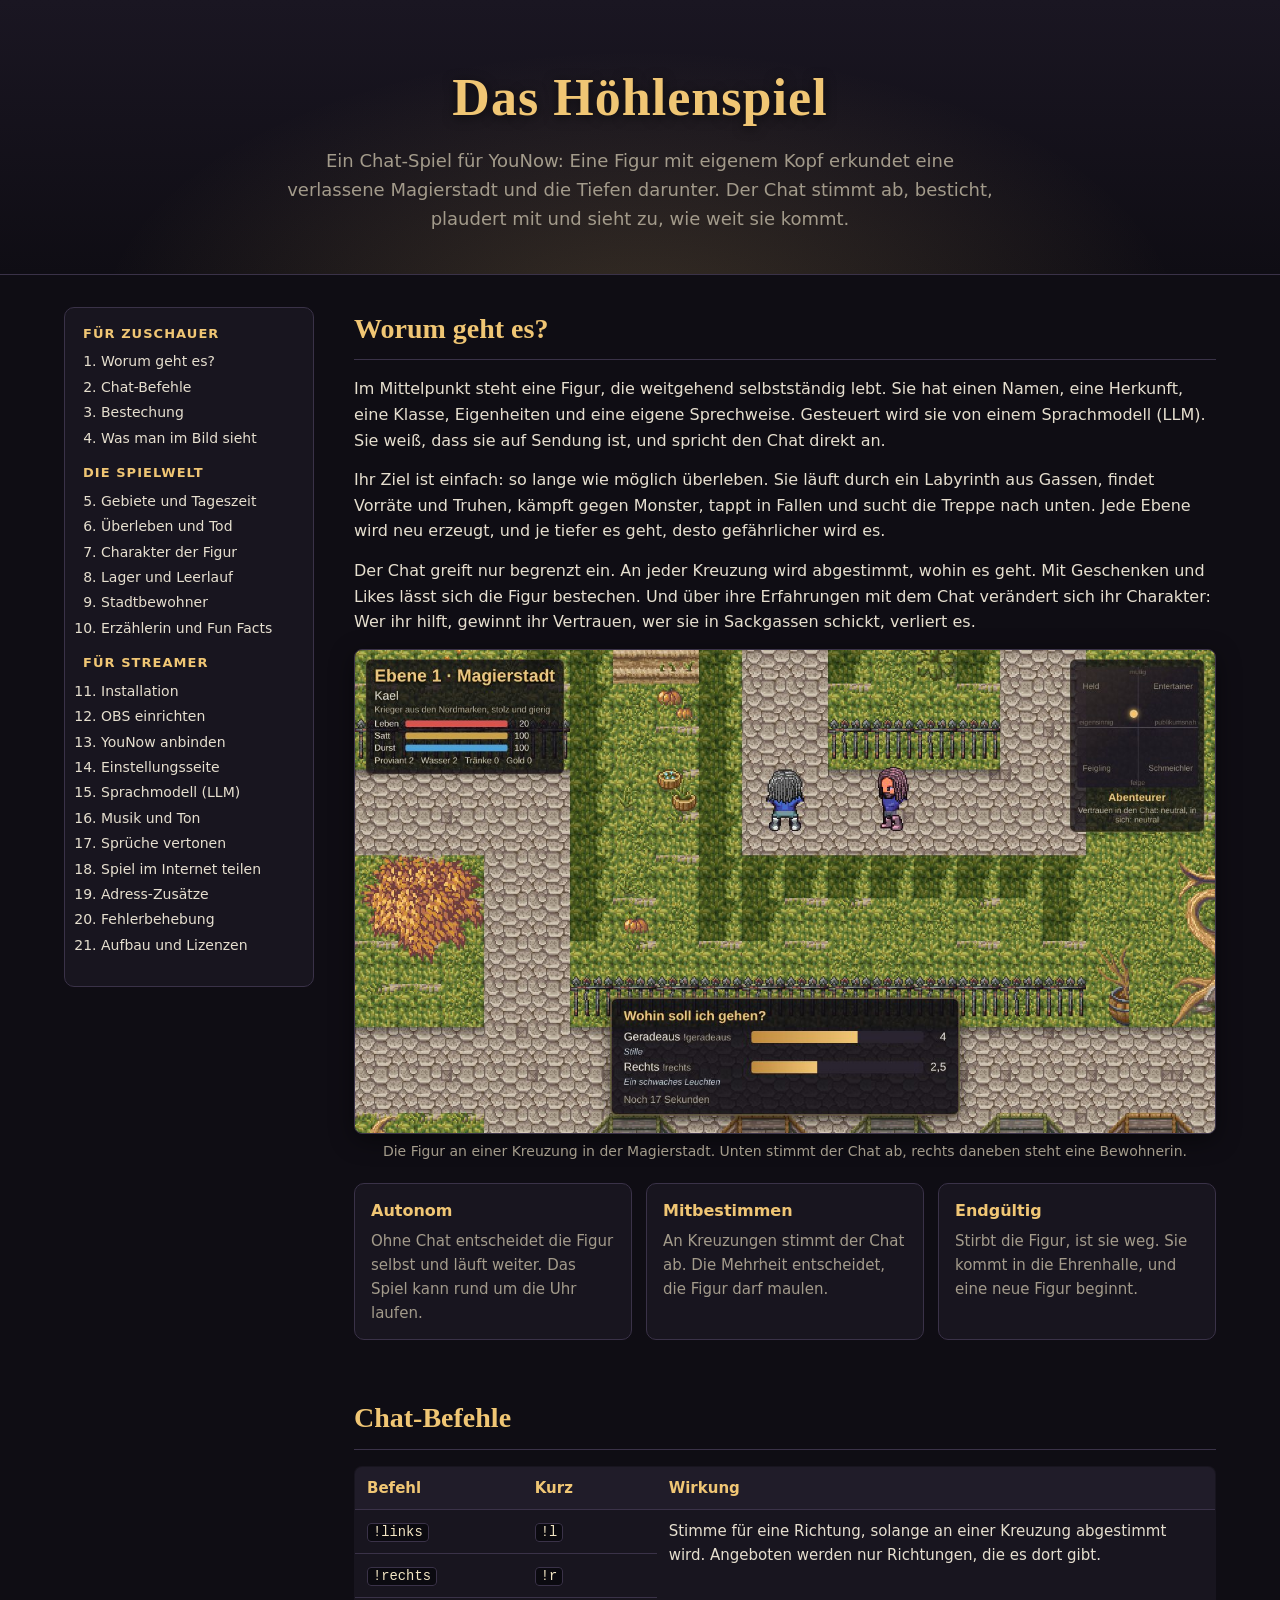
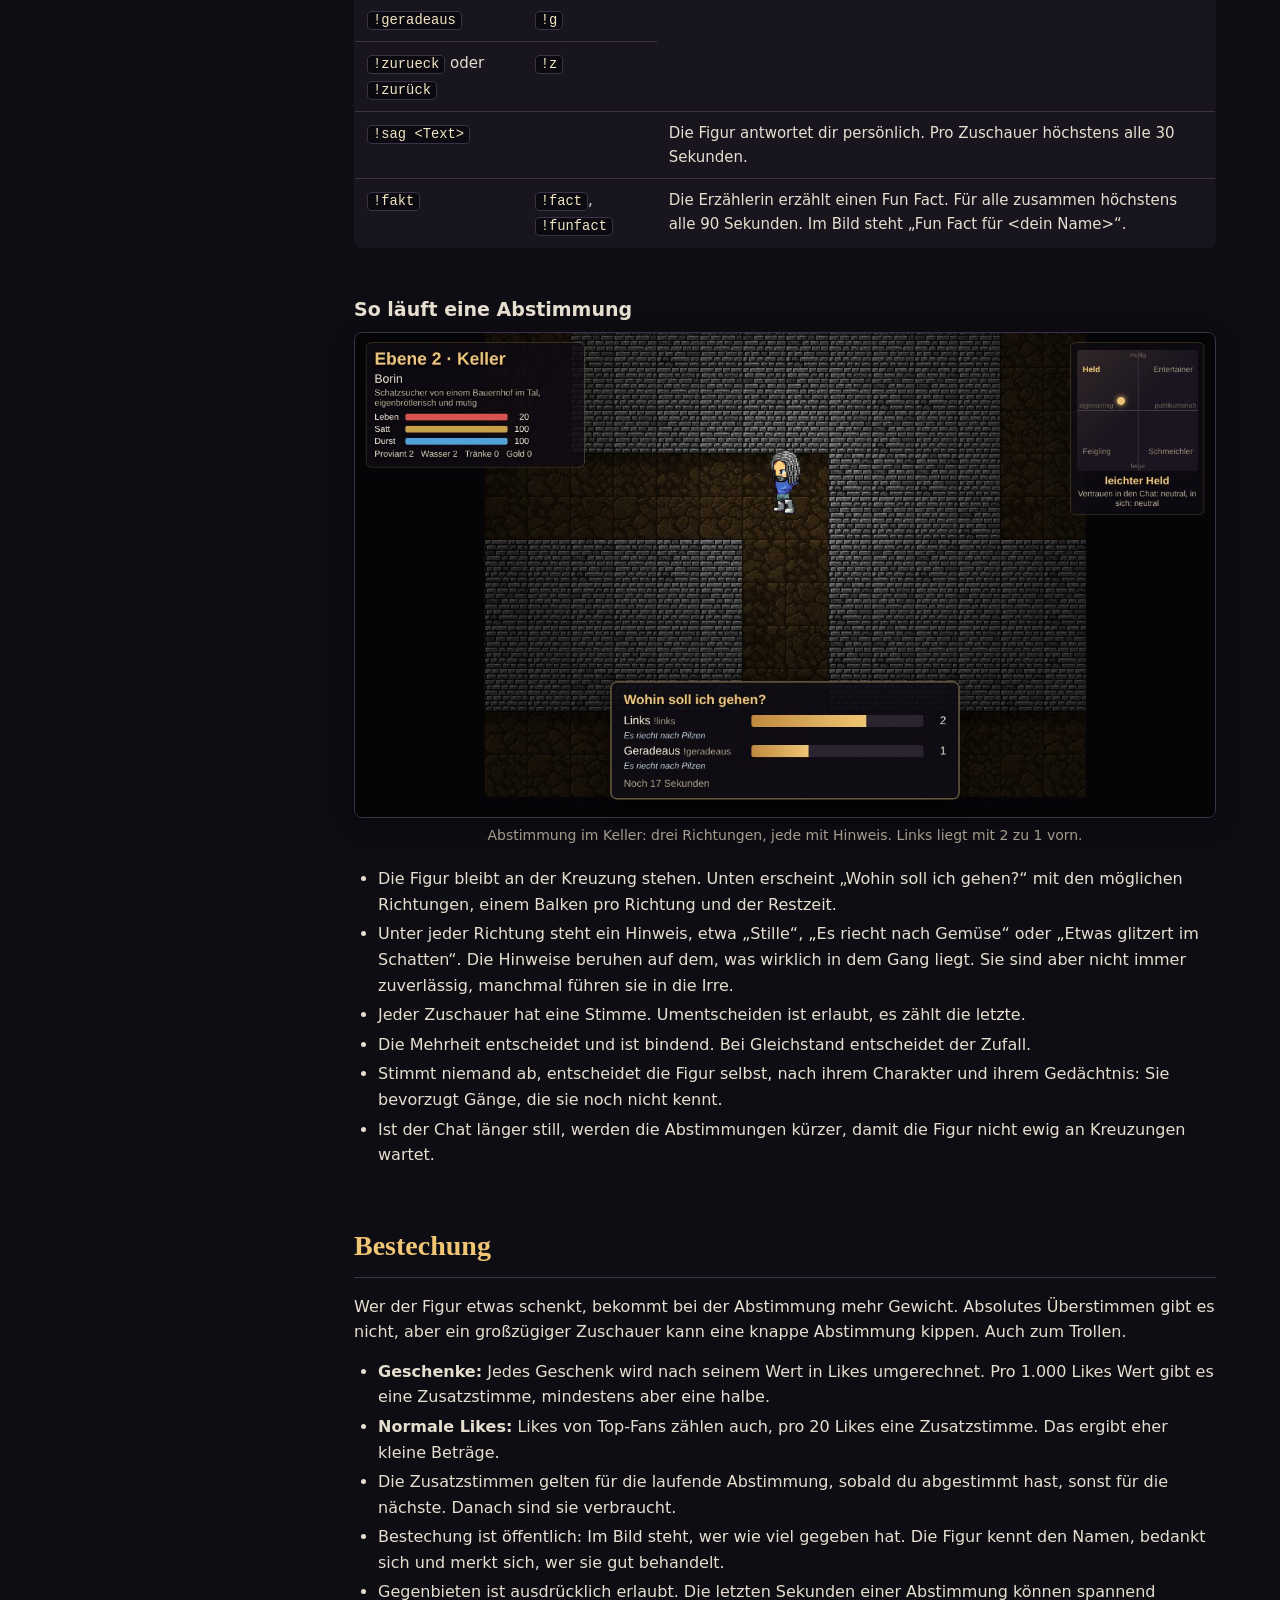
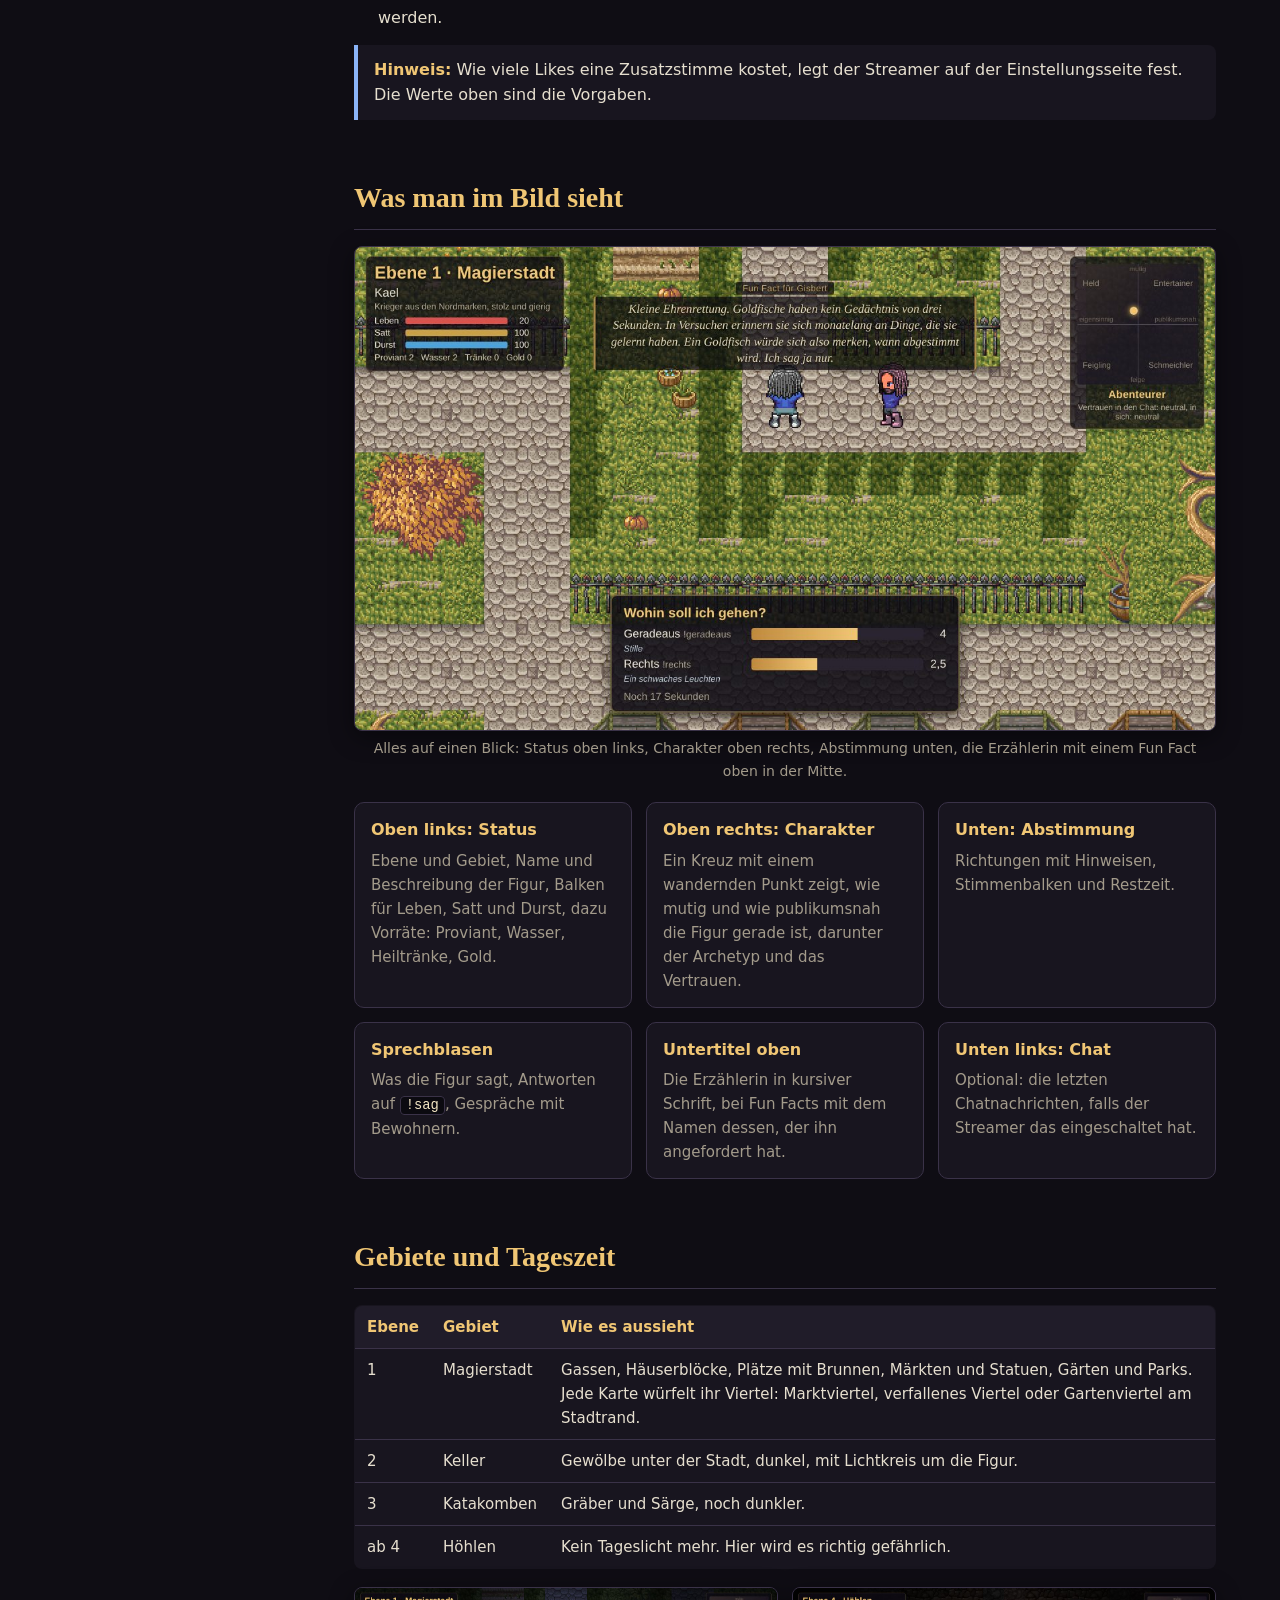
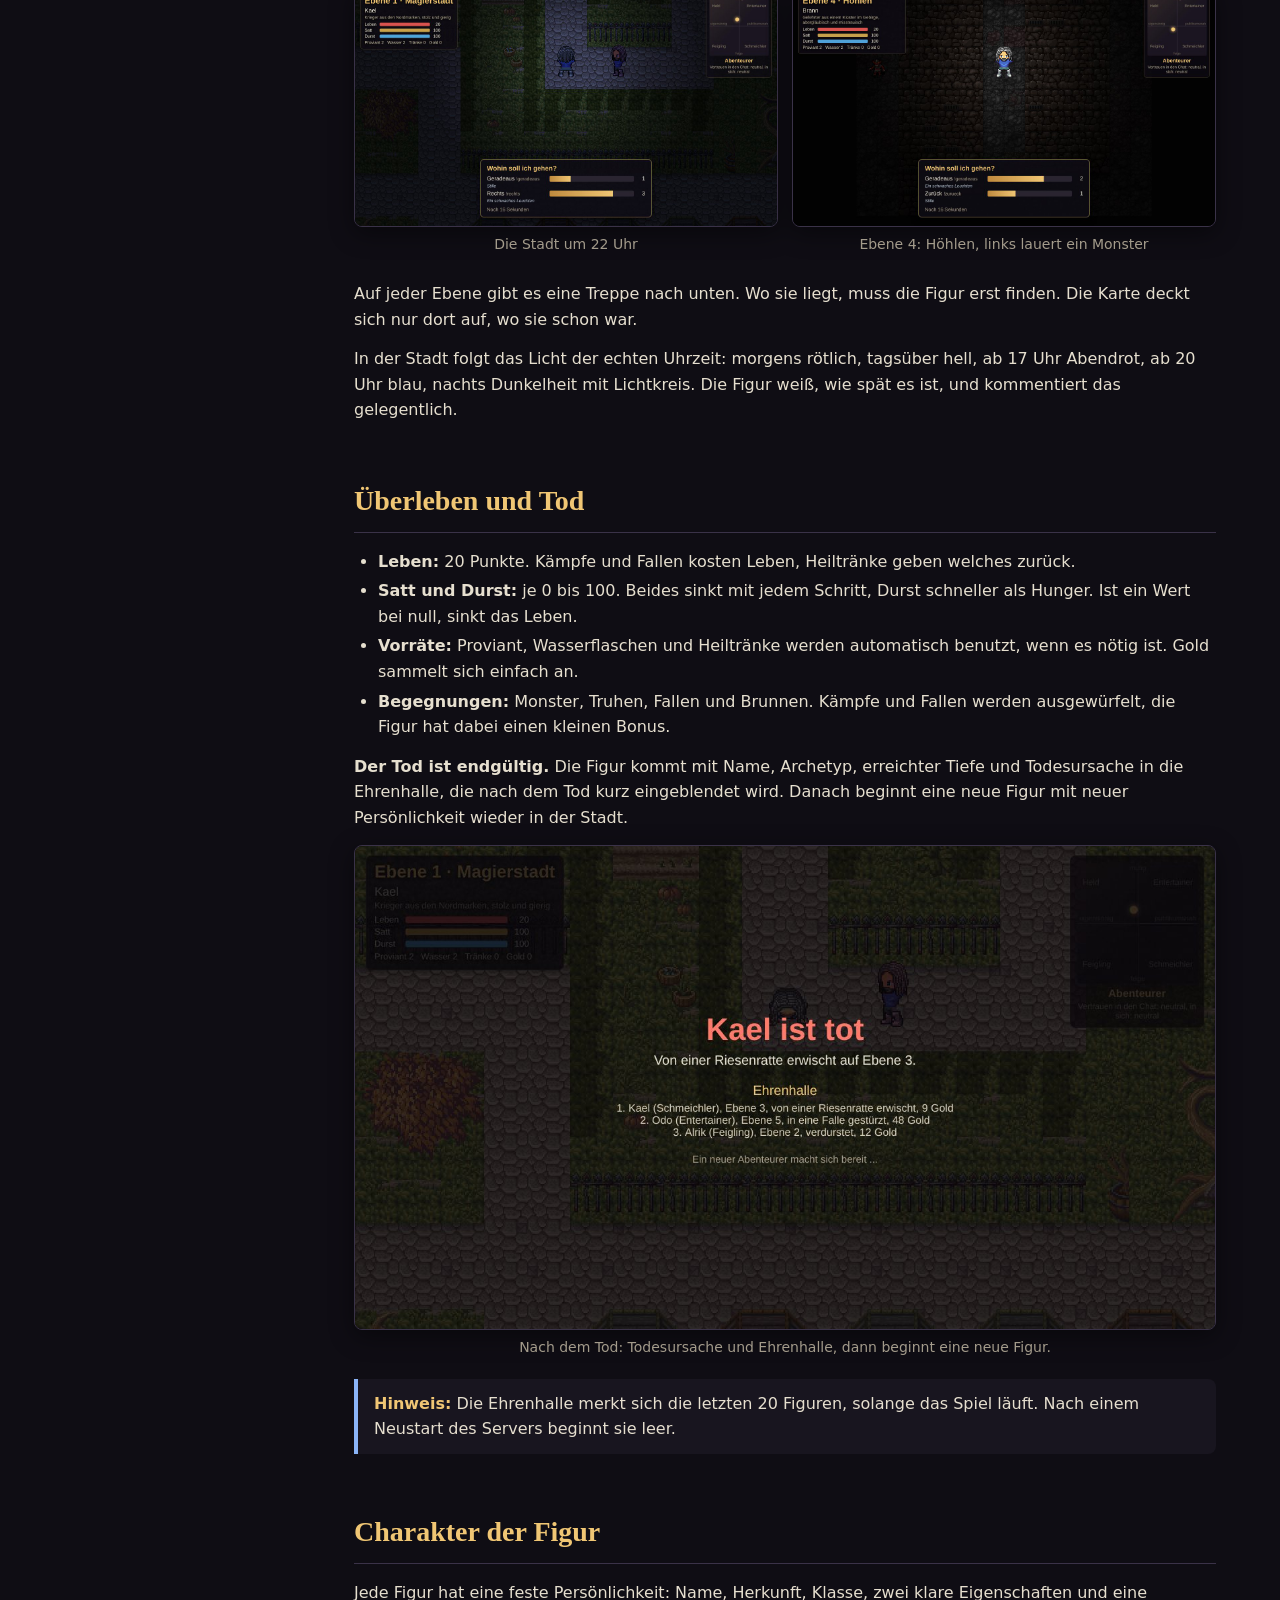
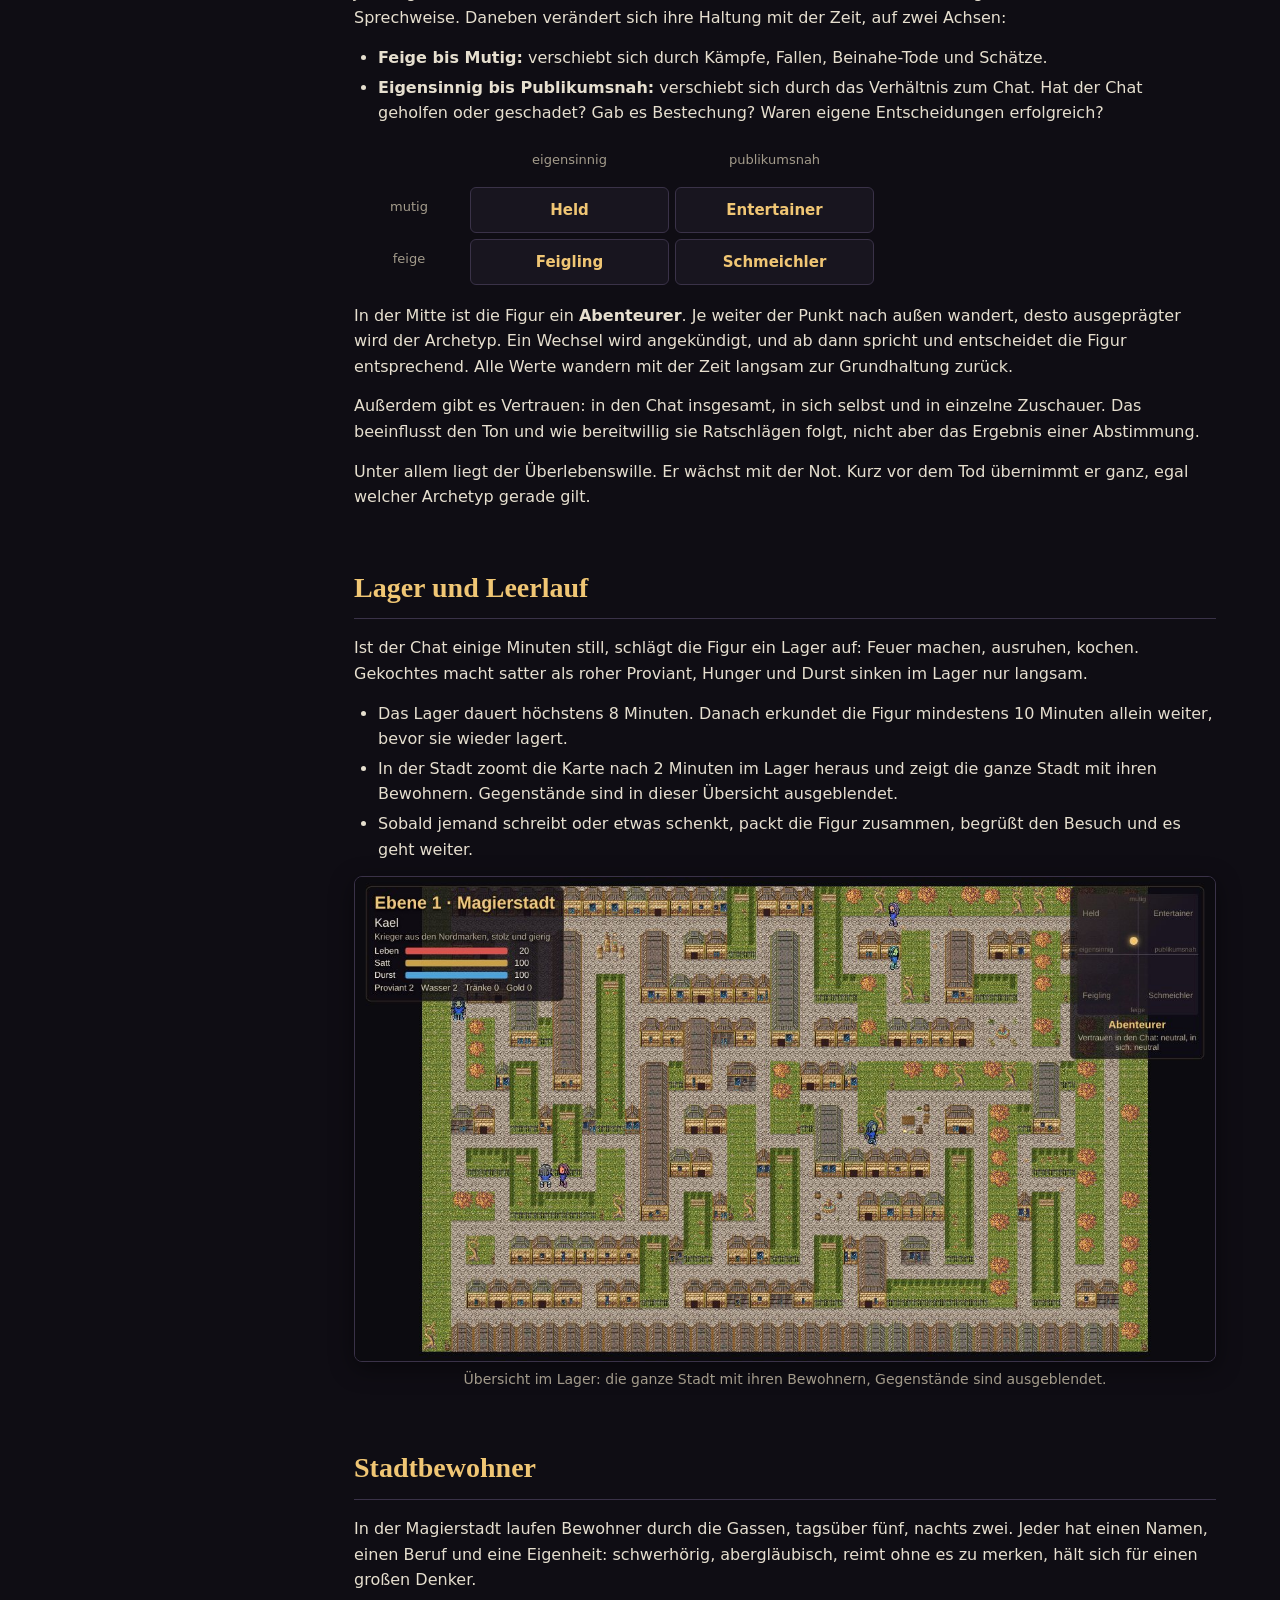
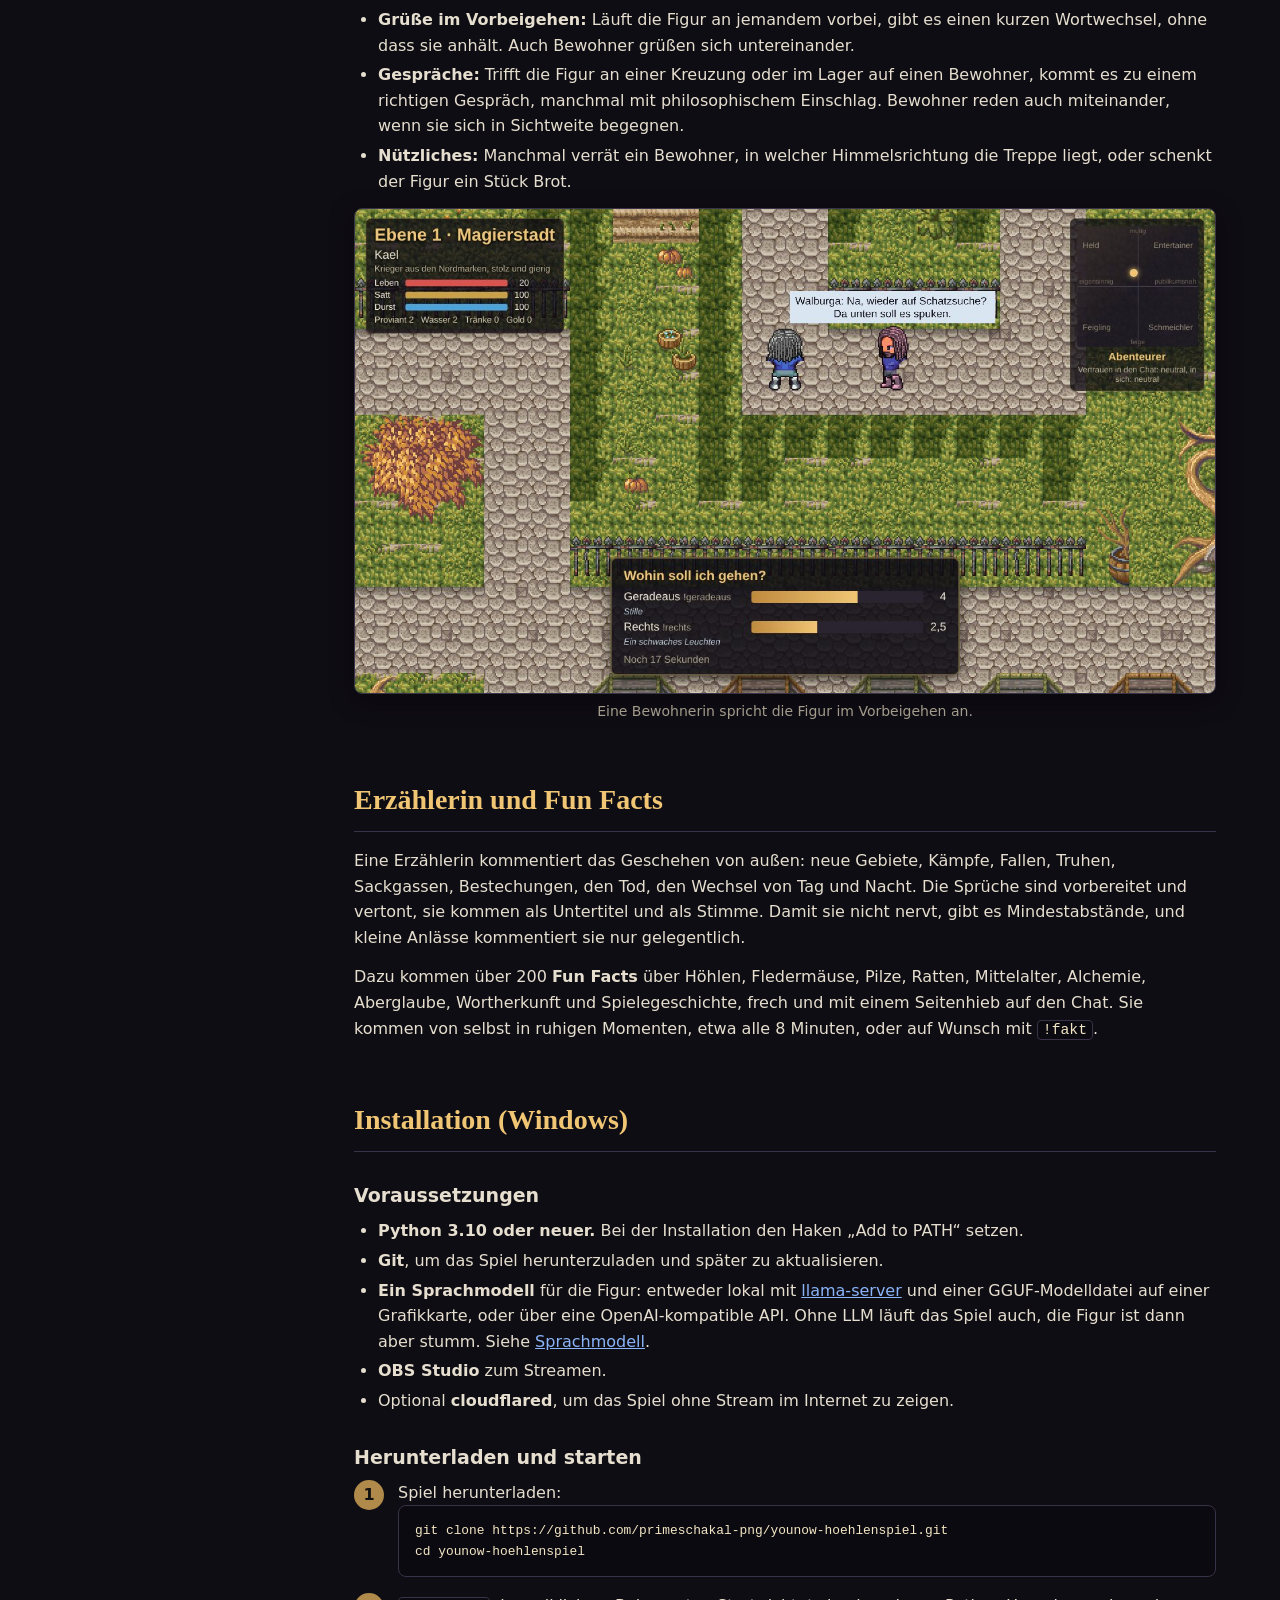
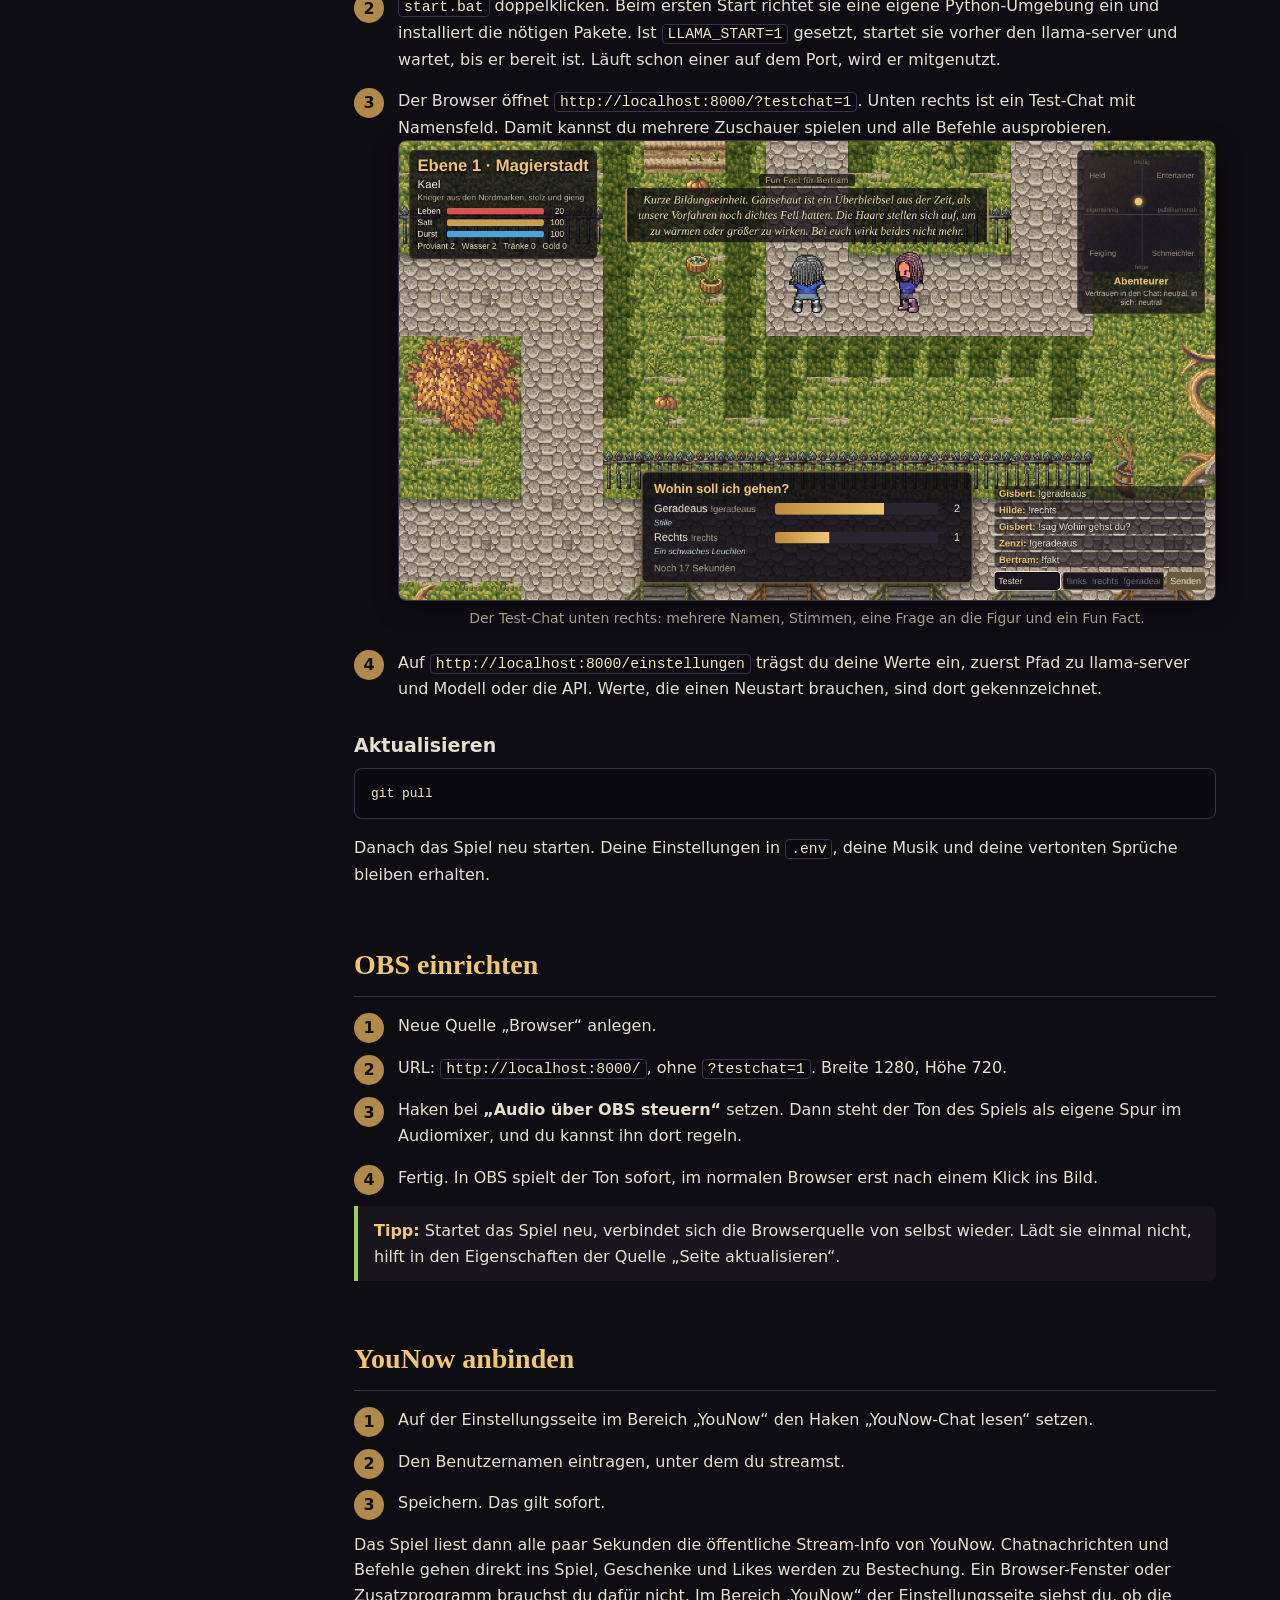
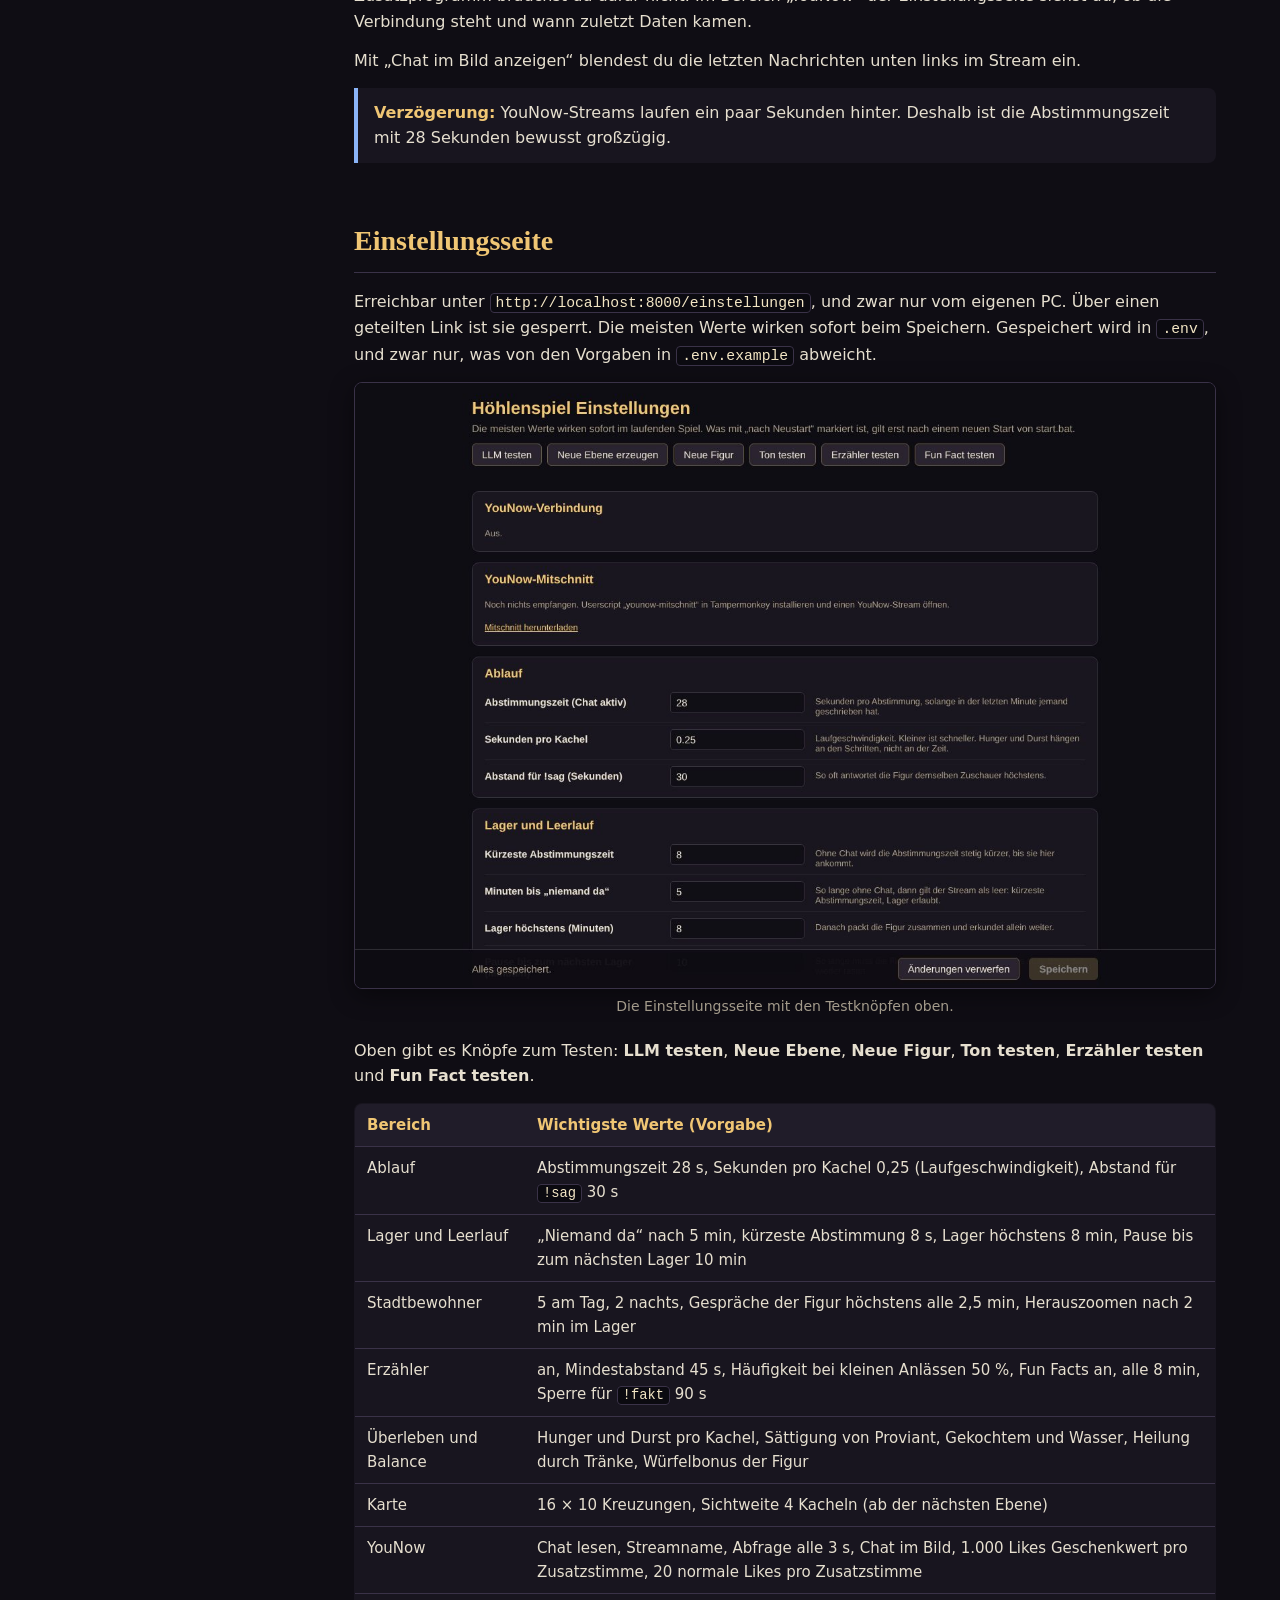
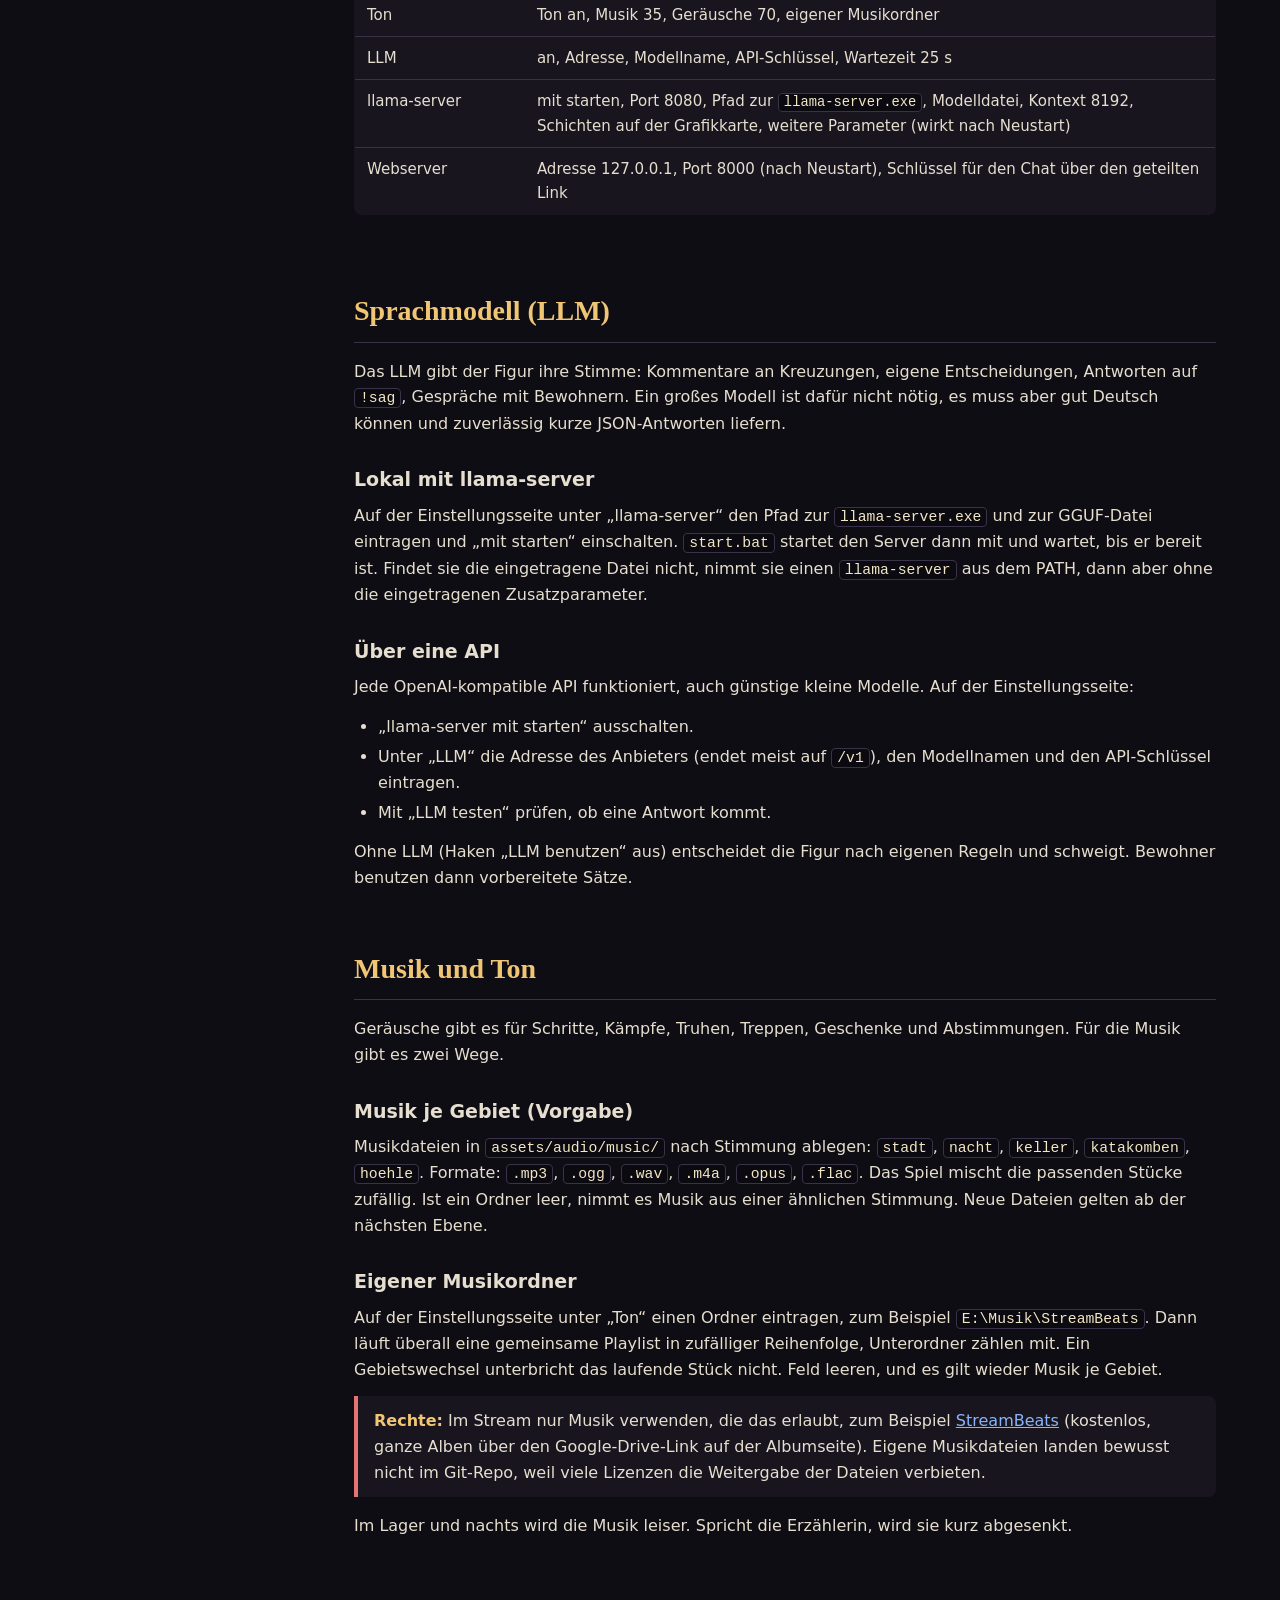
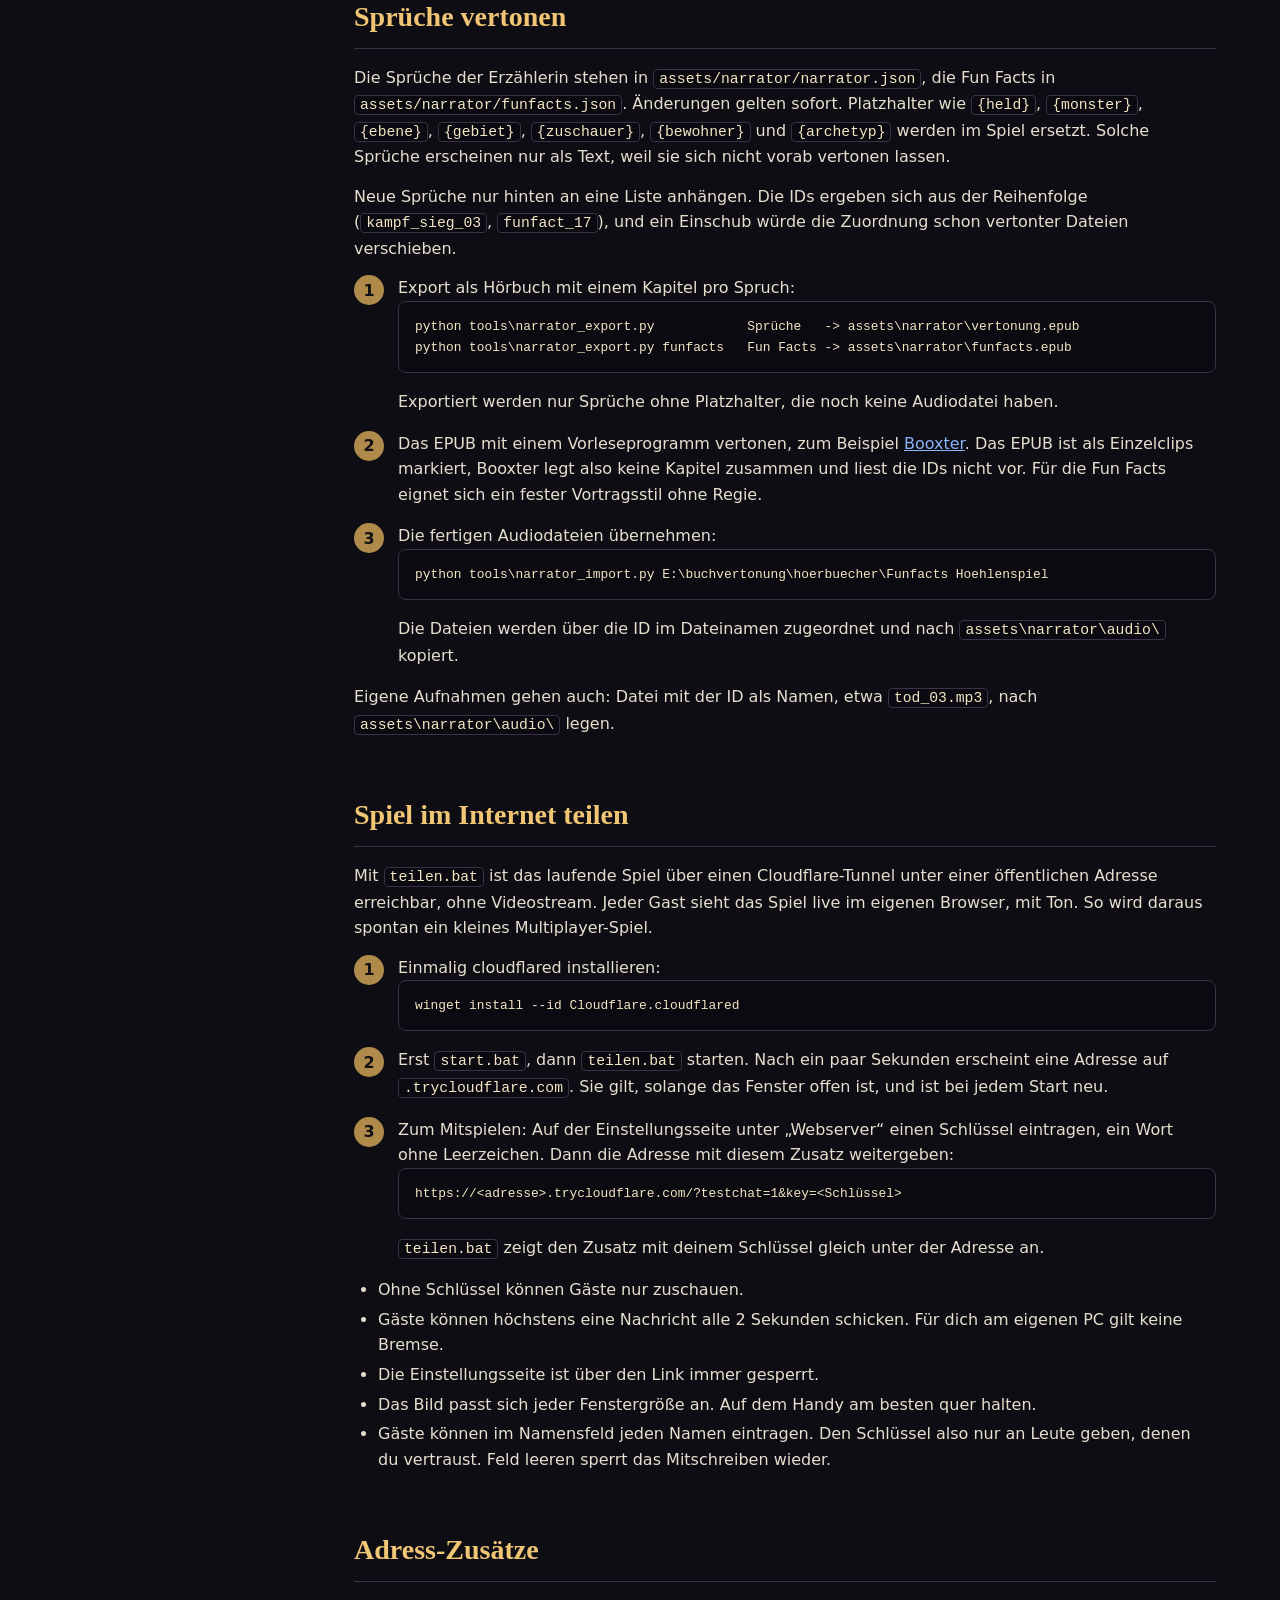
==== commit f77ca6db: "Anleitung mit Bildern aus dem Spiel (docs/bilder) Co-Authored-By: Claude Opus 5.5 <noreply@anthropic" ====
--- a/docs/anleitung.html
+++ b/docs/anleitung.html
@@ -21,6 +21,7 @@
   }
   * { box-sizing: border-box; }
   html { scroll-behavior: smooth; }
+  @media (prefers-reduced-motion: reduce) { html { scroll-behavior: auto; } }
   body {
     margin: 0;
     background: var(--bg);
@@ -152,6 +153,14 @@
     background: var(--gold-dim); color: #111; font-weight: 700;
     display: flex; align-items: center; justify-content: center;
   }
+  figure.shot { margin: 0 0 20px; }
+  figure.shot img {
+    display: block; width: 100%; height: auto;
+    border: 1px solid var(--line); border-radius: 8px;
+    box-shadow: 0 6px 24px rgba(0,0,0,0.45);
+  }
+  figure.shot figcaption { margin-top: 6px; color: var(--muted); font-size: 14px; text-align: center; }
+  .shots { display: grid; grid-template-columns: repeat(auto-fit, minmax(260px, 1fr)); gap: 14px; margin: 0 0 6px; }
   footer { text-align: center; color: var(--muted); font-size: 14px; padding: 24px; border-top: 1px solid var(--line); }
   @media (max-width: 860px) {
     .layout { grid-template-columns: minmax(0, 1fr); gap: 24px; padding: 20px 16px 60px; }
@@ -210,6 +219,7 @@
   <p>Im Mittelpunkt steht eine Figur, die weitgehend selbstständig lebt. Sie hat einen Namen, eine Herkunft, eine Klasse, Eigenheiten und eine eigene Sprechweise. Gesteuert wird sie von einem Sprachmodell (LLM). Sie weiß, dass sie auf Sendung ist, und spricht den Chat direkt an.</p>
   <p>Ihr Ziel ist einfach: so lange wie möglich überleben. Sie läuft durch ein Labyrinth aus Gassen, findet Vorräte und Truhen, kämpft gegen Monster, tappt in Fallen und sucht die Treppe nach unten. Jede Ebene wird neu erzeugt, und je tiefer es geht, desto gefährlicher wird es.</p>
   <p>Der Chat greift nur begrenzt ein. An jeder Kreuzung wird abgestimmt, wohin es geht. Mit Geschenken und Likes lässt sich die Figur bestechen. Und über ihre Erfahrungen mit dem Chat verändert sich ihr Charakter: Wer ihr hilft, gewinnt ihr Vertrauen, wer sie in Sackgassen schickt, verliert es.</p>
+<figure class="shot"><a href="bilder/stadt_tag.jpg"><img src="bilder/stadt_tag.jpg" alt="Die Figur an einer Kreuzung in der Magierstadt. Unten stimmt der Chat ab, rechts daneben steht eine Bewohnerin." loading="lazy" width="1280" height="720"></a><figcaption>Die Figur an einer Kreuzung in der Magierstadt. Unten stimmt der Chat ab, rechts daneben steht eine Bewohnerin.</figcaption></figure>
   <div class="cards">
     <div class="card"><h4>Autonom</h4><p>Ohne Chat entscheidet die Figur selbst und läuft weiter. Das Spiel kann rund um die Uhr laufen.</p></div>
     <div class="card"><h4>Mitbestimmen</h4><p>An Kreuzungen stimmt der Chat ab. Die Mehrheit entscheidet, die Figur darf maulen.</p></div>
@@ -231,6 +241,8 @@
   </table>
   </div>
   <h3>So läuft eine Abstimmung</h3>
+  <figure class="shot"><a href="bilder/keller.jpg"><img src="bilder/keller.jpg" alt="Abstimmung im Keller: drei Richtungen, jede mit Hinweis. Links liegt mit 2 zu 1 vorn." loading="lazy" width="1280" height="720"></a><figcaption>Abstimmung im Keller: drei Richtungen, jede mit Hinweis. Links liegt mit 2 zu 1 vorn.</figcaption></figure>
+
   <ul>
     <li>Die Figur bleibt an der Kreuzung stehen. Unten erscheint „Wohin soll ich gehen?“ mit den möglichen Richtungen, einem Balken pro Richtung und der Restzeit.</li>
     <li>Unter jeder Richtung steht ein Hinweis, etwa „Stille“, „Es riecht nach Gemüse“ oder „Etwas glitzert im Schatten“. Die Hinweise beruhen auf dem, was wirklich in dem Gang liegt. Sie sind aber nicht immer zuverlässig, manchmal führen sie in die Irre.</li>
@@ -256,6 +268,8 @@
 
 <section id="bild">
   <h2>Was man im Bild sieht</h2>
+  <figure class="shot"><a href="bilder/funfact.jpg"><img src="bilder/funfact.jpg" alt="Alles auf einen Blick: Status oben links, Charakter oben rechts, Abstimmung unten, die Erzählerin mit einem Fun Fact oben in der Mitte." loading="lazy" width="1280" height="720"></a><figcaption>Alles auf einen Blick: Status oben links, Charakter oben rechts, Abstimmung unten, die Erzählerin mit einem Fun Fact oben in der Mitte.</figcaption></figure>
+
   <div class="cards">
     <div class="card"><h4>Oben links: Status</h4><p>Ebene und Gebiet, Name und Beschreibung der Figur, Balken für Leben, Satt und Durst, dazu Vorräte: Proviant, Wasser, Heiltränke, Gold.</p></div>
     <div class="card"><h4>Oben rechts: Charakter</h4><p>Ein Kreuz mit einem wandernden Punkt zeigt, wie mutig und wie publikumsnah die Figur gerade ist, darunter der Archetyp und das Vertrauen.</p></div>
@@ -279,6 +293,10 @@
     <tr><td>ab 4</td><td>Höhlen</td><td>Kein Tageslicht mehr. Hier wird es richtig gefährlich.</td></tr>
   </table>
   </div>
+  <div class="shots">
+  <figure class="shot"><a href="bilder/stadt_nacht.jpg"><img src="bilder/stadt_nacht.jpg" alt="Die Stadt um 22 Uhr" loading="lazy" width="1280" height="720"></a><figcaption>Die Stadt um 22 Uhr</figcaption></figure>
+<figure class="shot"><a href="bilder/hoehle.jpg"><img src="bilder/hoehle.jpg" alt="Ebene 4: Höhlen, links lauert ein Monster" loading="lazy" width="1280" height="720"></a><figcaption>Ebene 4: Höhlen, links lauert ein Monster</figcaption></figure>
+  </div>
   <p>Auf jeder Ebene gibt es eine Treppe nach unten. Wo sie liegt, muss die Figur erst finden. Die Karte deckt sich nur dort auf, wo sie schon war.</p>
   <p>In der Stadt folgt das Licht der echten Uhrzeit: morgens rötlich, tagsüber hell, ab 17 Uhr Abendrot, ab 20 Uhr blau, nachts Dunkelheit mit Lichtkreis. Die Figur weiß, wie spät es ist, und kommentiert das gelegentlich.</p>
 </section>
@@ -292,6 +310,7 @@
     <li><b>Begegnungen:</b> Monster, Truhen, Fallen und Brunnen. Kämpfe und Fallen werden ausgewürfelt, die Figur hat dabei einen kleinen Bonus.</li>
   </ul>
   <p><b>Der Tod ist endgültig.</b> Die Figur kommt mit Name, Archetyp, erreichter Tiefe und Todesursache in die Ehrenhalle, die nach dem Tod kurz eingeblendet wird. Danach beginnt eine neue Figur mit neuer Persönlichkeit wieder in der Stadt.</p>
+<figure class="shot"><a href="bilder/tod.jpg"><img src="bilder/tod.jpg" alt="Nach dem Tod: Todesursache und Ehrenhalle, dann beginnt eine neue Figur." loading="lazy" width="1280" height="720"></a><figcaption>Nach dem Tod: Todesursache und Ehrenhalle, dann beginnt eine neue Figur.</figcaption></figure>
   <p class="note"><b>Hinweis:</b> Die Ehrenhalle merkt sich die letzten 20 Figuren, solange das Spiel läuft. Nach einem Neustart des Servers beginnt sie leer.</p>
 </section>
 
@@ -320,6 +339,7 @@
     <li>In der Stadt zoomt die Karte nach 2 Minuten im Lager heraus und zeigt die ganze Stadt mit ihren Bewohnern. Gegenstände sind in dieser Übersicht ausgeblendet.</li>
     <li>Sobald jemand schreibt oder etwas schenkt, packt die Figur zusammen, begrüßt den Besuch und es geht weiter.</li>
   </ul>
+  <figure class="shot"><a href="bilder/uebersicht.jpg"><img src="bilder/uebersicht.jpg" alt="Übersicht im Lager: die ganze Stadt mit ihren Bewohnern, Gegenstände sind ausgeblendet." loading="lazy" width="1280" height="720"></a><figcaption>Übersicht im Lager: die ganze Stadt mit ihren Bewohnern, Gegenstände sind ausgeblendet.</figcaption></figure>
 </section>
 
 <section id="bewohner">
@@ -330,6 +350,7 @@
     <li><b>Gespräche:</b> Trifft die Figur an einer Kreuzung oder im Lager auf einen Bewohner, kommt es zu einem richtigen Gespräch, manchmal mit philosophischem Einschlag. Bewohner reden auch miteinander, wenn sie sich in Sichtweite begegnen.</li>
     <li><b>Nützliches:</b> Manchmal verrät ein Bewohner, in welcher Himmelsrichtung die Treppe liegt, oder schenkt der Figur ein Stück Brot.</li>
   </ul>
+  <figure class="shot"><a href="bilder/gespraech.jpg"><img src="bilder/gespraech.jpg" alt="Eine Bewohnerin spricht die Figur im Vorbeigehen an." loading="lazy" width="1280" height="720"></a><figcaption>Eine Bewohnerin spricht die Figur im Vorbeigehen an.</figcaption></figure>
 </section>
 
 <section id="erzaehler">
@@ -356,7 +377,8 @@
       <pre><code>git clone https://github.com/primeschakal-png/younow-hoehlenspiel.git
 cd younow-hoehlenspiel</code></pre></li>
     <li><code>start.bat</code> doppelklicken. Beim ersten Start richtet sie eine eigene Python-Umgebung ein und installiert die nötigen Pakete. Ist <code>LLAMA_START=1</code> gesetzt, startet sie vorher den llama-server und wartet, bis er bereit ist. Läuft schon einer auf dem Port, wird er mitgenutzt.</li>
-    <li>Der Browser öffnet <code>http://localhost:8000/?testchat=1</code>. Unten rechts ist ein Test-Chat mit Namensfeld. Damit kannst du mehrere Zuschauer spielen und alle Befehle ausprobieren.</li>
+    <li>Der Browser öffnet <code>http://localhost:8000/?testchat=1</code>. Unten rechts ist ein Test-Chat mit Namensfeld. Damit kannst du mehrere Zuschauer spielen und alle Befehle ausprobieren.
+      <figure class="shot"><a href="bilder/testchat.jpg"><img src="bilder/testchat.jpg" alt="Der Test-Chat unten rechts: mehrere Namen, Stimmen, eine Frage an die Figur und ein Fun Fact." loading="lazy" width="1280" height="720"></a><figcaption>Der Test-Chat unten rechts: mehrere Namen, Stimmen, eine Frage an die Figur und ein Fun Fact.</figcaption></figure></li>
     <li>Auf <code>http://localhost:8000/einstellungen</code> trägst du deine Werte ein, zuerst Pfad zu llama-server und Modell oder die API. Werte, die einen Neustart brauchen, sind dort gekennzeichnet.</li>
   </ol>
   <h3>Aktualisieren</h3>
@@ -390,6 +412,7 @@
 <section id="einstellungen">
   <h2>Einstellungsseite</h2>
   <p>Erreichbar unter <code>http://localhost:8000/einstellungen</code>, und zwar nur vom eigenen PC. Über einen geteilten Link ist sie gesperrt. Die meisten Werte wirken sofort beim Speichern. Gespeichert wird in <code>.env</code>, und zwar nur, was von den Vorgaben in <code>.env.example</code> abweicht.</p>
+  <figure class="shot"><a href="bilder/einstellungen.jpg"><img src="bilder/einstellungen.jpg" alt="Die Einstellungsseite mit den Testknöpfen oben." loading="lazy" width="1280" height="900"></a><figcaption>Die Einstellungsseite mit den Testknöpfen oben.</figcaption></figure>
   <p>Oben gibt es Knöpfe zum Testen: <b>LLM testen</b>, <b>Neue Ebene</b>, <b>Neue Figur</b>, <b>Ton testen</b>, <b>Erzähler testen</b> und <b>Fun Fact testen</b>.</p>
   <div class="table-wrap">
   <table>
